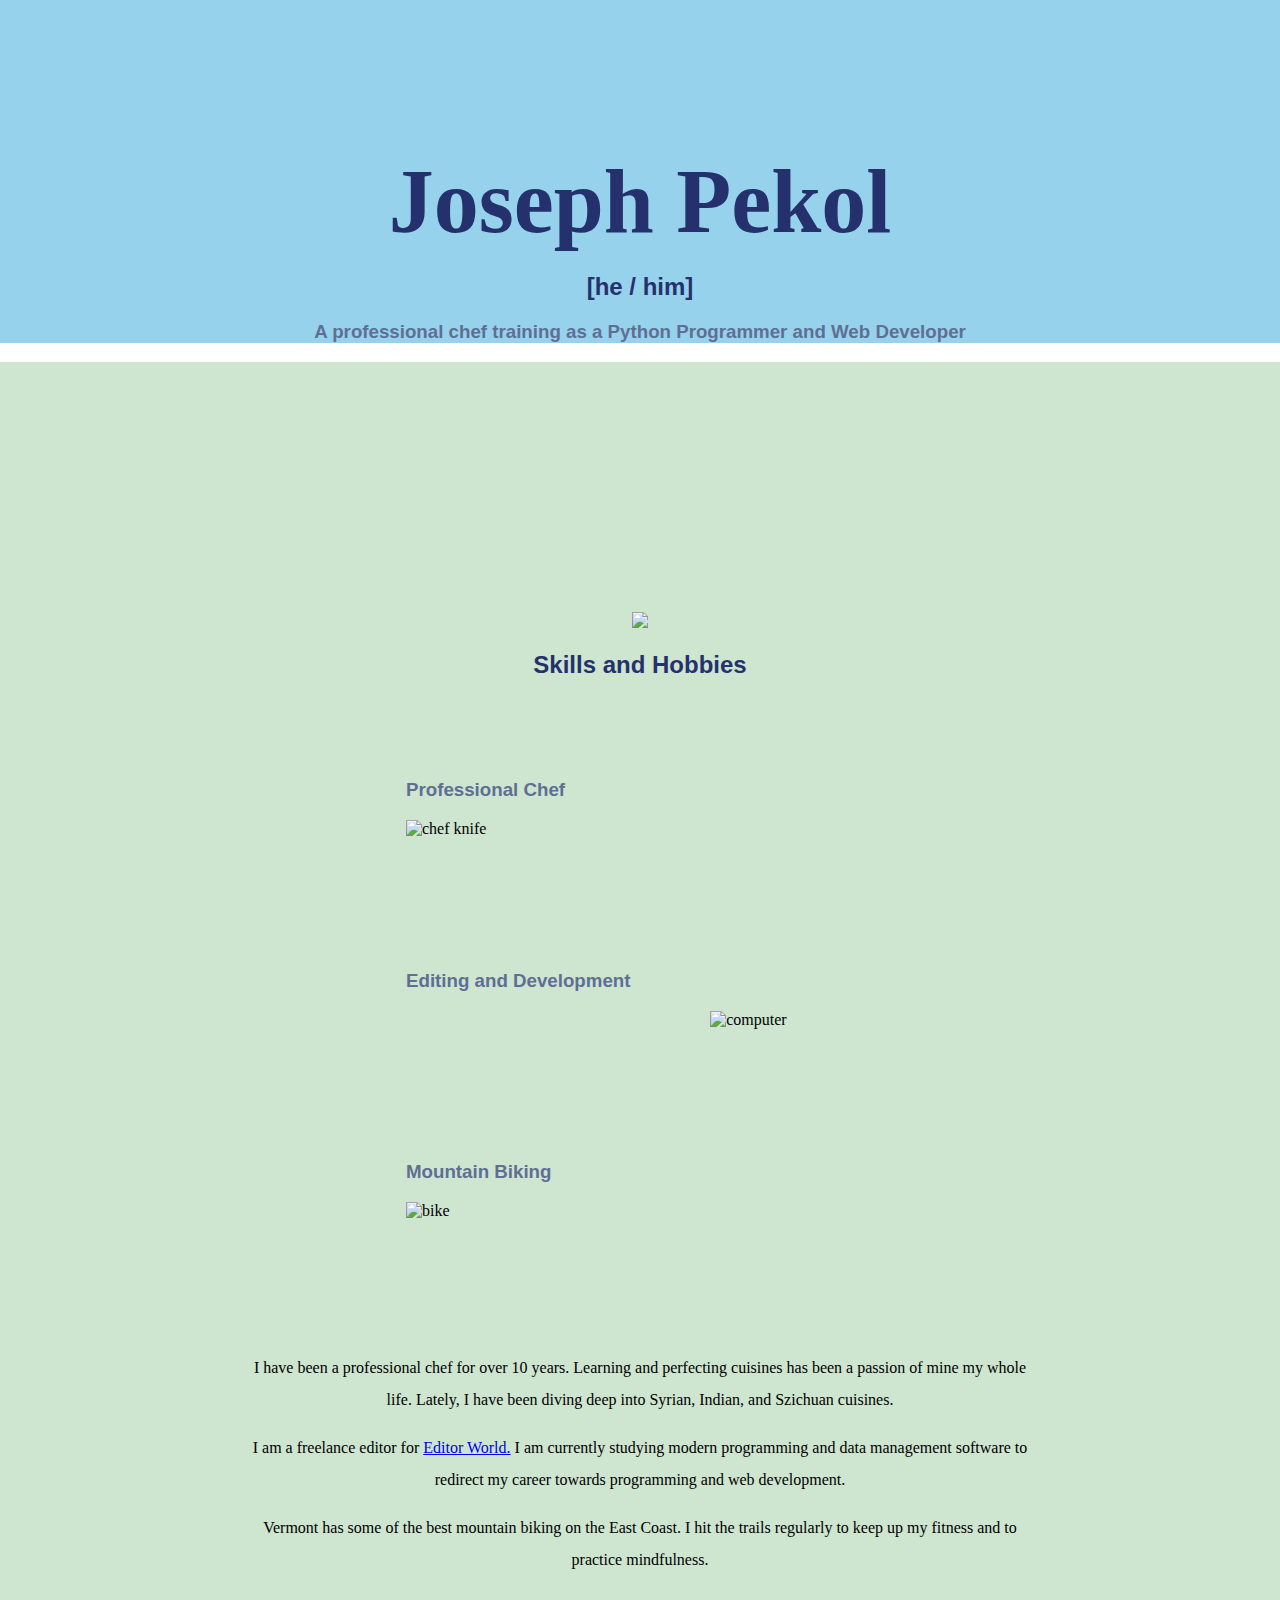
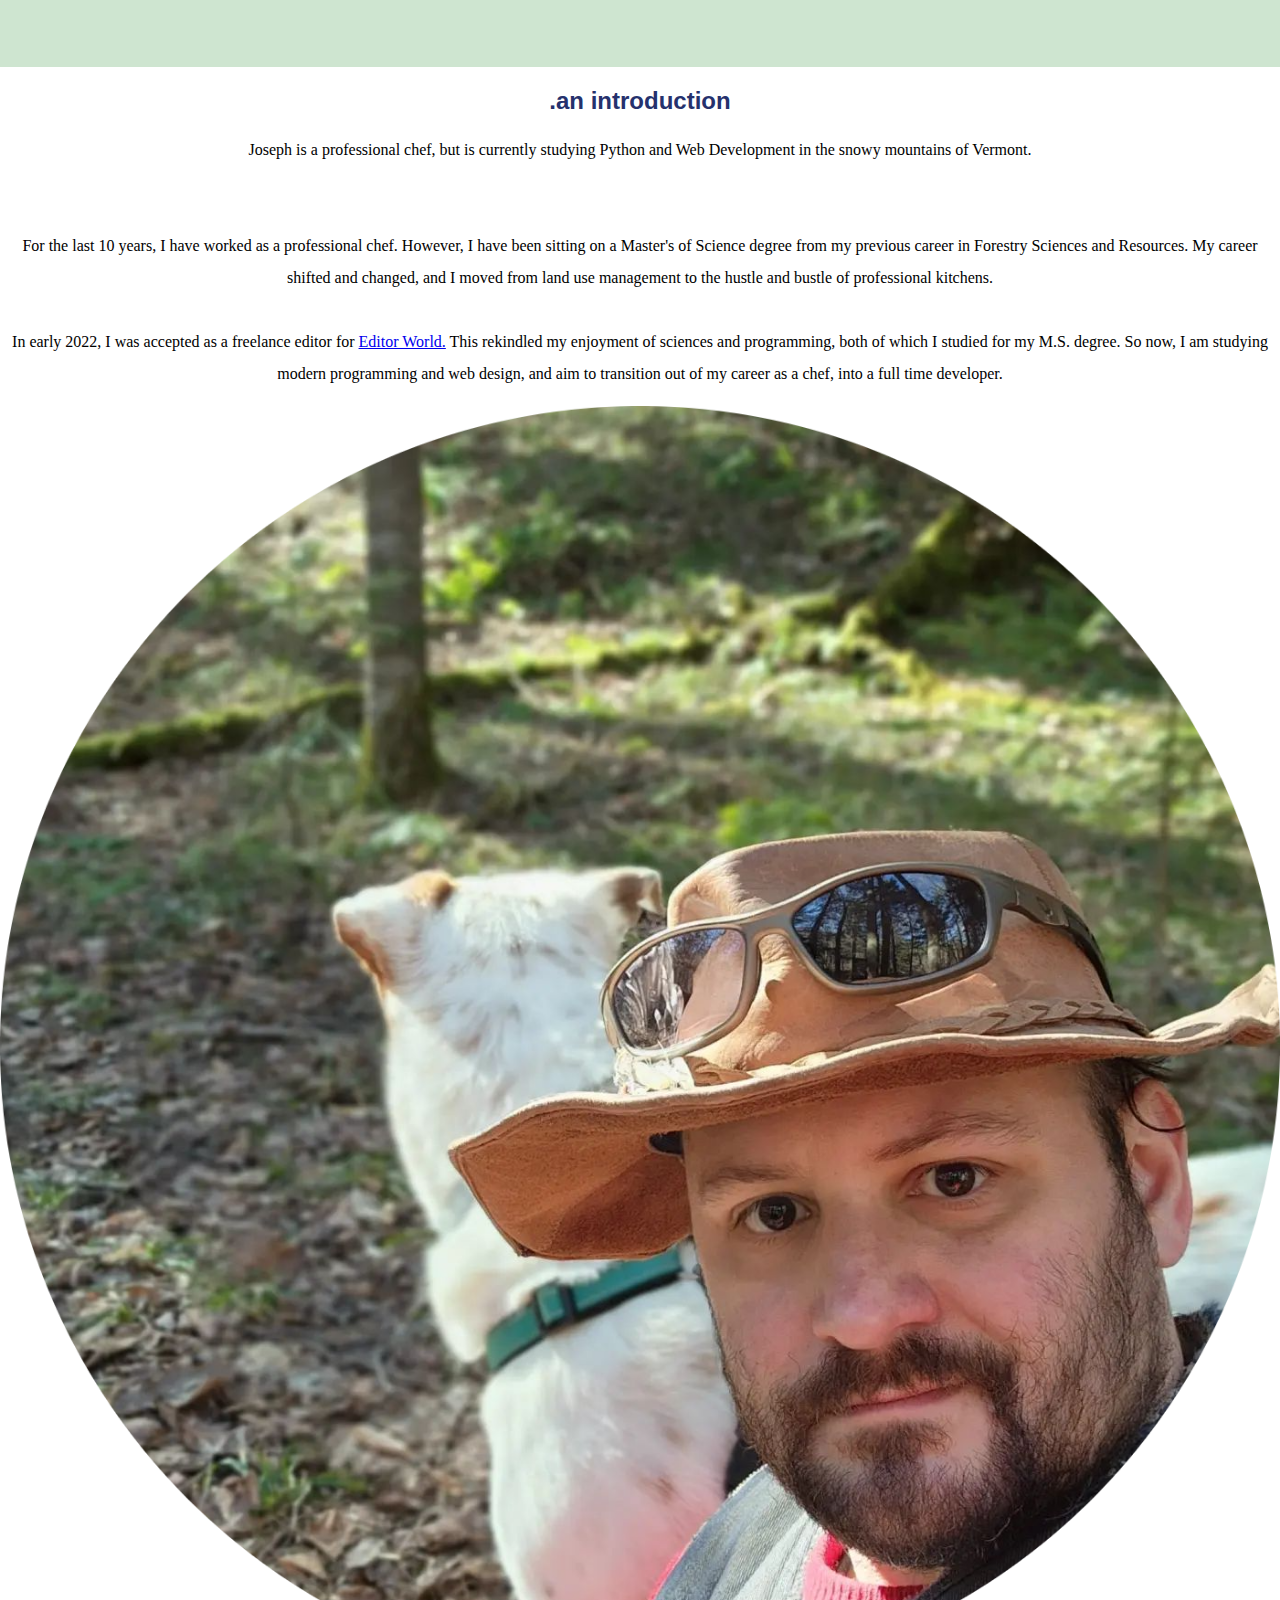
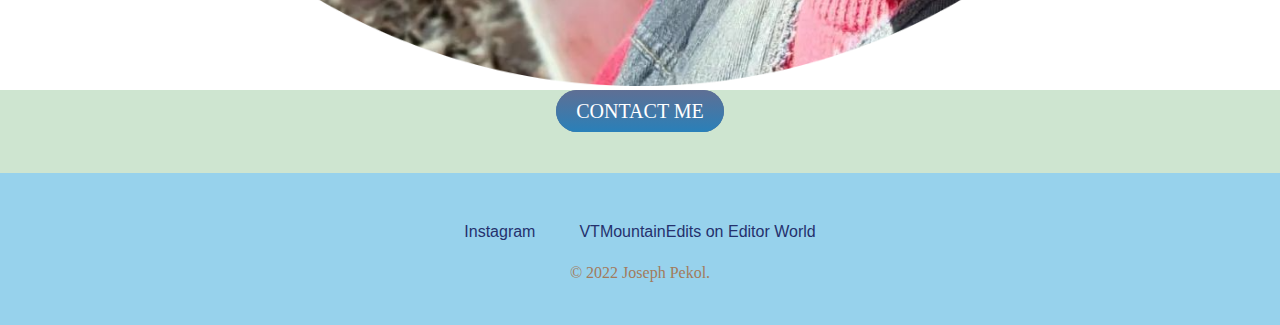
==== index.html @ 83a92cdd "Update to raven personal site" ====
<!DOCTYPE html>
<html lang="en">
  <head>
    <meta charset="UTF-8">
    <meta name="viewport" content="width=device-width, initial-scale=1.0">
    <meta http-equiv="X-UA-Compatible" content="ie=edge">
    <title>Joseph Pekol | Python Programming and Web Development</title>
    <link rel="stylesheet" href="css/styles.css">
    <link rel="icon" href="images/favicon.ico">
    <link rel="preconnect" href="https://fonts.googleapis.com">
    <link rel="preconnect" href="https://fonts.gstatic.com" crossorigin>
    <link href="https://fonts.googleapis.com/css2?family=Pirata+One&family=Poppins&display=swap" rel="stylesheet">
    <style>
        img {
            max-width: 100%;
        }
    </style>

  </head>
  <body>

  <div class="top-container">
    <div class="name-container">
      <div class="name-block">
        <h1 class="name"> <span>Joseph Pekol</span></h1>
        <h2 class="pronouns"> <span>[he / him]</span></h2>
        <h3 class="sub-namebox">  A professional chef training as a Python Programmer and Web Developer</h3>
      </div>
    </div>
  </div>

  <div class="middle-container">

    <div class="raven">
      <img class="raven-photo" src="images/transparent_raven.png">
    </div>

    <div class="skills-container">
      <h2 class="skills-header">Skills and Hobbies</h2>

        <div role="list" class="skill-list">
          <div role="listitem" class="skill-row">
            <h3 class="skill-title">Professional Chef</h3>
<!--            <img class="chef-img" src="https://cdn-icons-png.flaticon.com/512/2330/2330924.png" alt="dinner">-->
            <img class="chef-img" src="https://cdn-icons-png.flaticon.com/512/3241/3241676.png" alt="chef knife">
          </div>


          <div role="listitem" class="skill-row">
            <h3 class="skill-title">Editing and Development</h3>
            <img class="data-img" src="https://cdn-icons-png.flaticon.com/512/2821/2821637.png" alt="computer">
          </div>

          <div role="listitem" class="skill-row">
            <h3 class="skill-title">Mountain Biking</h3>
            <img class="bike-img" src="https://cdn-icons-png.flaticon.com/512/3180/3180254.png" alt="bike">
            </div>

          <div role="listitem" class="skill-description">
            <p class="skill-text">I have been a professional chef for over 10 years. Learning and perfecting cuisines has been
              a passion of mine my whole life. Lately, I have been diving deep into Syrian, Indian, and Szichuan cuisines. </p>
          </div>
          <div role="listitem" class="skill-description">
            <p class="skill-text">I am a freelance editor for <a href="https://www.editorworld.com/">Editor World.</a> I am currently studying modern programming and data management software to redirect my career towards programming
            and web development.
            </p>
          </div>
          <div role="listitem" class="skill-description">
            <p class="skill-text">Vermont has some of the best mountain biking on the East Coast. I hit the trails regularly to keep up my fitness and to practice mindfulness.</p>
          </div>
      </div>
    </div>

  </div>

      <div role="list" class="bio-container">
          <div role="listitem" class="bio-profile-title">
            <h2 class="bio-title">.an introduction</h2>
          </div>

          <div role="listitem" class="bio-box">
            <p class="bio-text">
              Joseph is a professional chef, but is currently studying Python and Web Development in the snowy mountains of Vermont.
              <br>
              <br>
              <br>
              For the last 10 years, I have worked as a professional chef. However, I have
            been sitting on a Master's of Science degree from my previous career in Forestry Sciences and Resources. My career shifted and changed,
            and I moved from land use management to the hustle and bustle of professional kitchens.
              <br>
              <br>
              In early 2022, I was accepted as a freelance editor for <a href="https://www.editorworld.com/">Editor World.</a> This rekindled my
              enjoyment of sciences and programming, both of which I studied for my M.S. degree. So now, I am studying modern programming and web design, and
              aim to transition out of my career as a chef, into a full time developer.
            </p>

          </div>

          <div role="listitem" class="photo-box">
            <img class="my-photo" src="images/profilephoto.png" alt="profile-photo">
          </div>

      </div>



  <div class="bottom-container">
        <div class="contact-me">
<!--        <h2>I can help.</h2>-->
<!--        <h3>I'm currently available for freelance work.</h3>-->
<!--        <p class="cont-message">I offer data cleaning and visualization, editing and proofreading of scientific and creative writing, or chatting about the latest bike tech.</p>-->
        <a class="btn" href="mailto:jrpedits85@gmail.com">CONTACT ME</a>
      </div>

  </div>

  <div class="footer">
    <a class="footer-link" href="https://www.instagram.com/vtpaganscientist/">Instagram</a>
    <a class="footer-link" href="https://www.editorworld.com/">VTMountainEdits on Editor World</a>
  <!--  <a class="footer-link" href="https://www.appbrewery.co/">Website</a>-->
    <p class="copyright">© 2022 Joseph Pekol.</p>
  </div>

  </body>
</html>
---- css/styles.css ----
body {
    margin: 0;
    text-align: center;
    font-family: TimesNewRoman,Times New Roman,Times,Baskerville,Georgia,serif;
    /* font-family: Lucida Sans Typewriter,Lucida Console,monaco,Bitstream Vera Sans Mono,monospace; */
    /* font-family: 'Merriweather', serif; */
}

h1 {
    color: #25316D;
    font-size: 5.625rem;
    margin: 50px auto 0 auto;
}

h2{
    color: #25316D;
    font-family: 'Montserrat', sans-serif;
    font-size: 1.5rem;
    font-weight: strong;
}

h3{
    color: #5F6F94;
    font-family: 'Montserrat', sans-serif;
}

p {
    line-height: 2;
    font-family: TimesNewRoman,Times New Roman,Times,Baskerville,Georgia,serif;
}

hr {
    border-color: #97D2EC;
    border-style: dotted none none;
    border-width: 5px;
    width: 8%;
    margin: 100px auto;
}





.img {
    border: solid;
    width: 400px;
}


.profile{
    width: 25%;
    margin: 0 auto 100px auto;
}

.skill-row{
    margin: 100px auto 100px auto;
    padding-bottom: 50px;
    text-align: left;
    width: 60%;
}

.skills{
    padding: 100px 0px 0px 0px;
}


.cont-message {
    width: 30%;
    margin: 0px auto 60px;
}

.top-container {
    background-color: #97D2EC;
    position: relative;
    padding-top: 100px;
}

.middle-container{
    padding: 250px 250px 75px 250px;
    background-color: #CEE5D0;
    margin-bottom: 50px 0;
}

.bottom-container{
    padding-top: 10px;
    padding-bottom: 50px;
    background-color: #CEE5D0;
}

.footer{
    background-color: #97D2EC;
    padding: 50px 0 20px;
}

.footer-link{
    color: #25316D;
    margin: 20px;
    font-family: 'Montserrat', sans-serif;
    text-decoration: none;
}
.footer-link:hover{
    color: #EAf6f6;
}

.copyright{
    color: #A27B5C;
}


.mountain {
    position: relative;
    top: 4px;
}

.pro {
    text-decoration: underline;
}

.bottom-cloud{
    position: absolute;
    left: 600px;
    bottom: 300px;
}

.top-cloud{
    position: absolute;
    right: 550px;
    top: 50px;
}


.chef-img {
    float: left;
    margin-right: 30px;
    width: 30%;
}

.data-img{
    float: right;
    margin-left: 30px;
    width: 35%;
}

.bike-img {
    float: left;
    margin-right: 30px;
    width: 35%;
}

.btn {
  background: #5F6F94;
  background-image: -webkit-linear-gradient(top, #5F6F94, #2980b9);
  background-image: -moz-linear-gradient(top, #5F6F94, #2980b9);
  background-image: -ms-linear-gradient(top, #5F6F94, #2980b9);
  background-image: -o-linear-gradient(top, #5F6F94, #2980b9);
  background-image: linear-gradient(to bottom, #5F6F94, #2980b9);
  -webkit-border-radius: 28;
  -moz-border-radius: 28;
  border-radius: 28px;
  font-family: TimesNewRoman,Times New Roman,Times,Baskerville,Georgia,serif;
  color: #ffffff;
  font-size: 20px;
  padding: 10px 20px 10px 20px;
  text-decoration: none;
}

.btn:hover {
  background: #3cb0fd;
  background-image: -webkit-linear-gradient(top, #3cb0fd, #3498db);
  background-image: -moz-linear-gradient(top, #3cb0fd, #3498db);
  background-image: -ms-linear-gradient(top, #3cb0fd, #3498db);
  background-image: -o-linear-gradient(top, #3cb0fd, #3498db);
  background-image: linear-gradient(to bottom, #3cb0fd, #3498db);
  text-decoration: none;
}
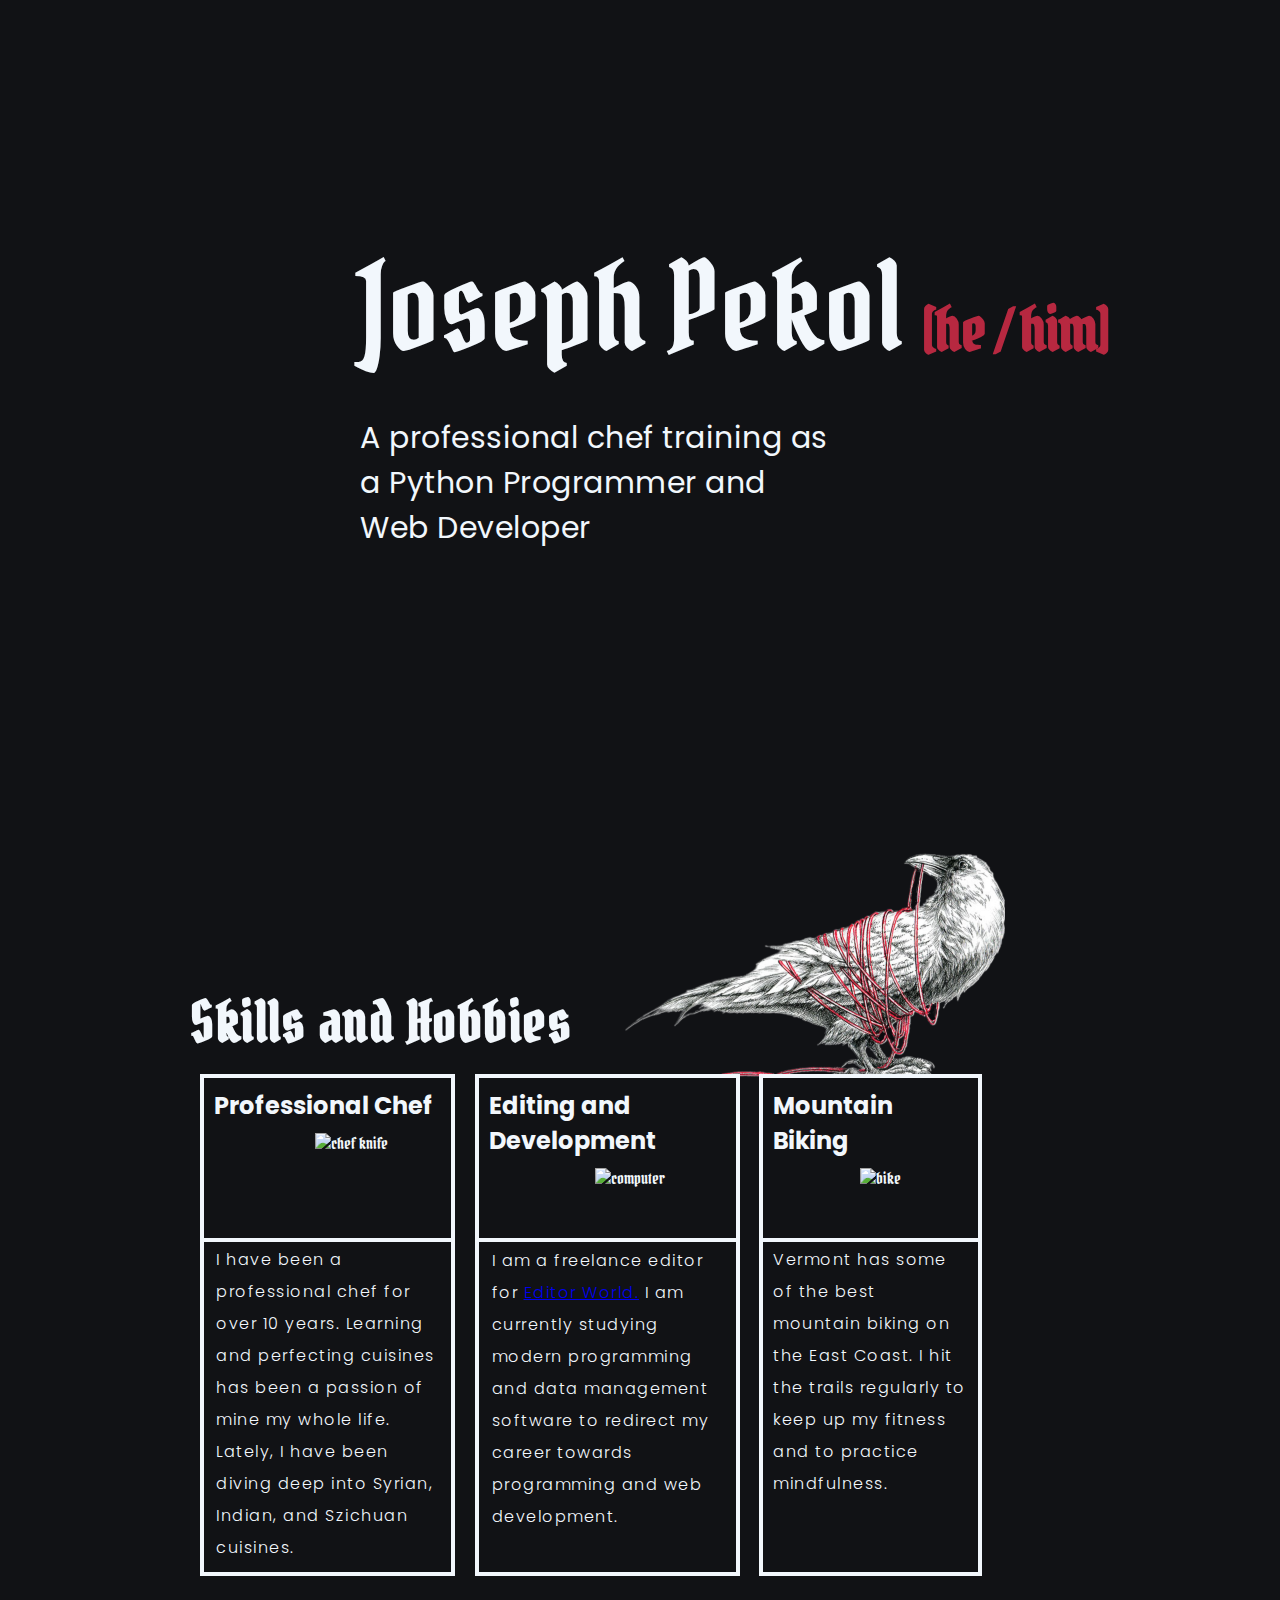
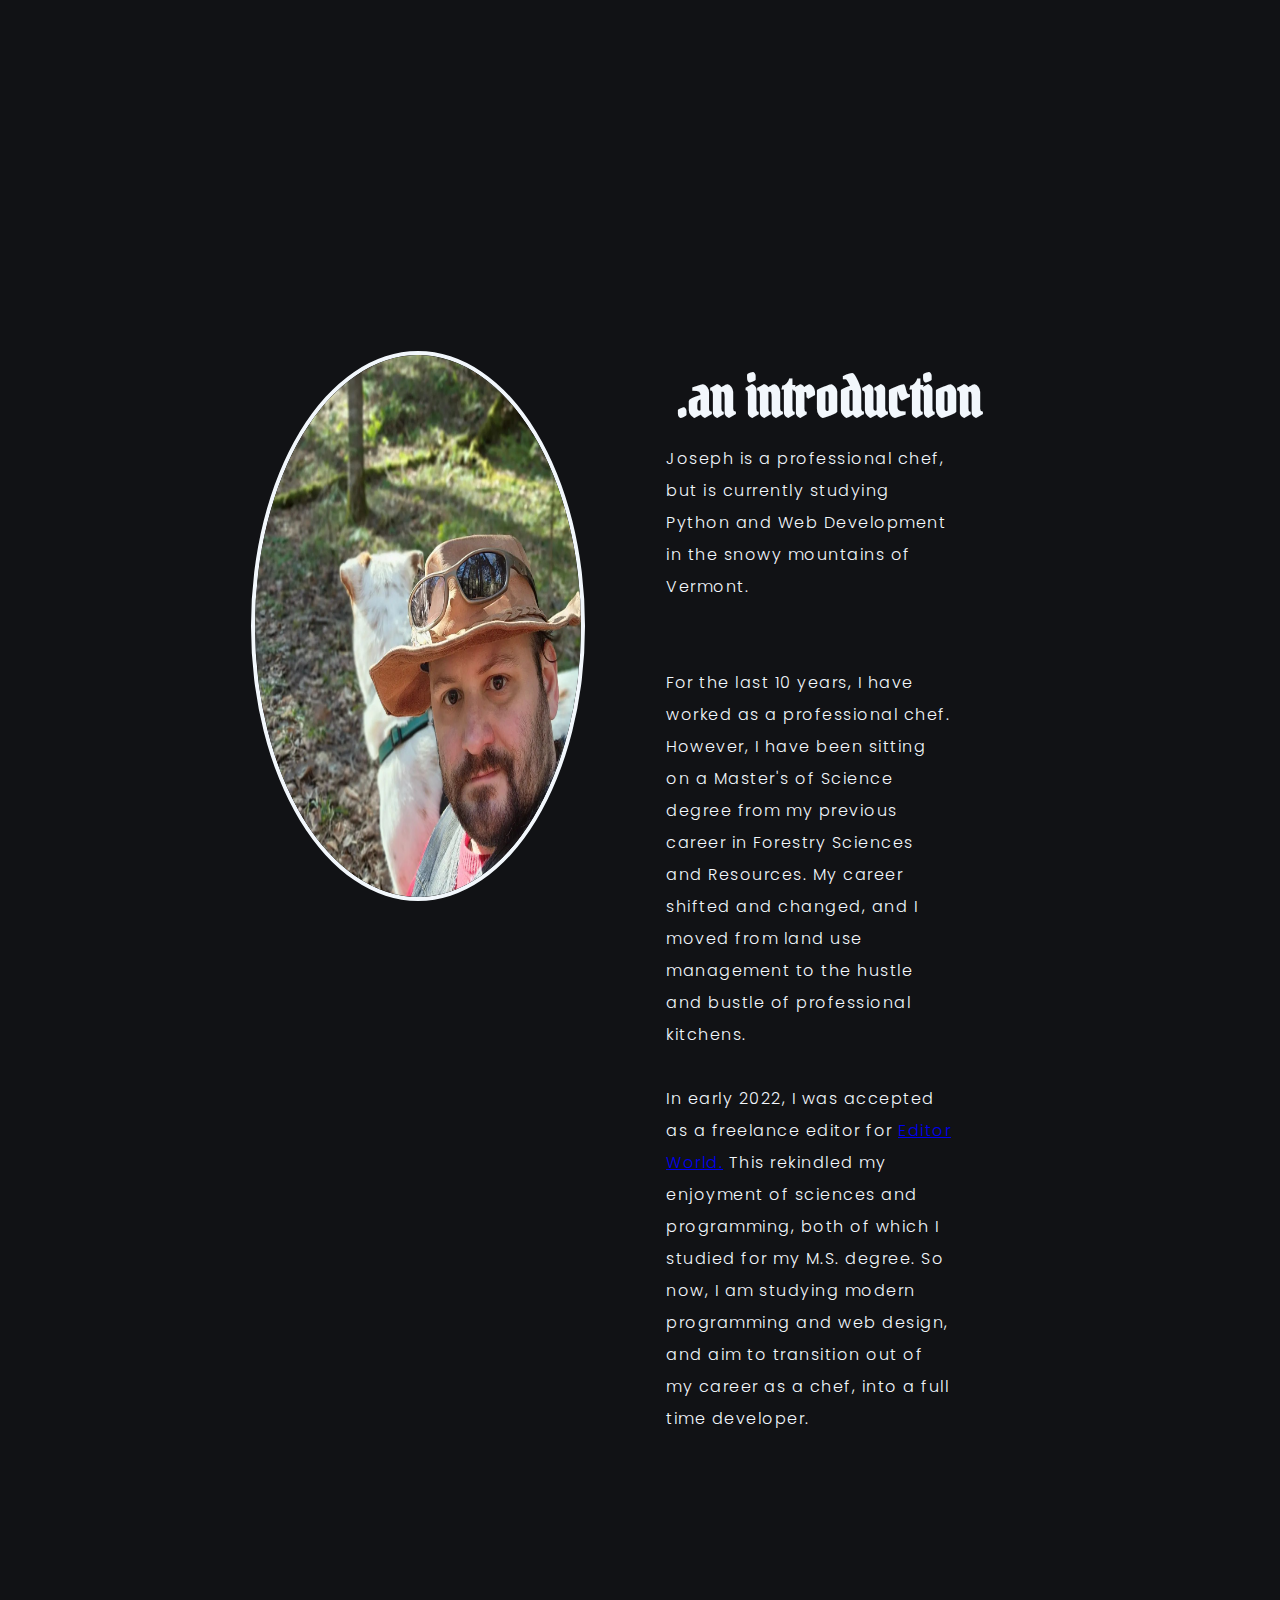
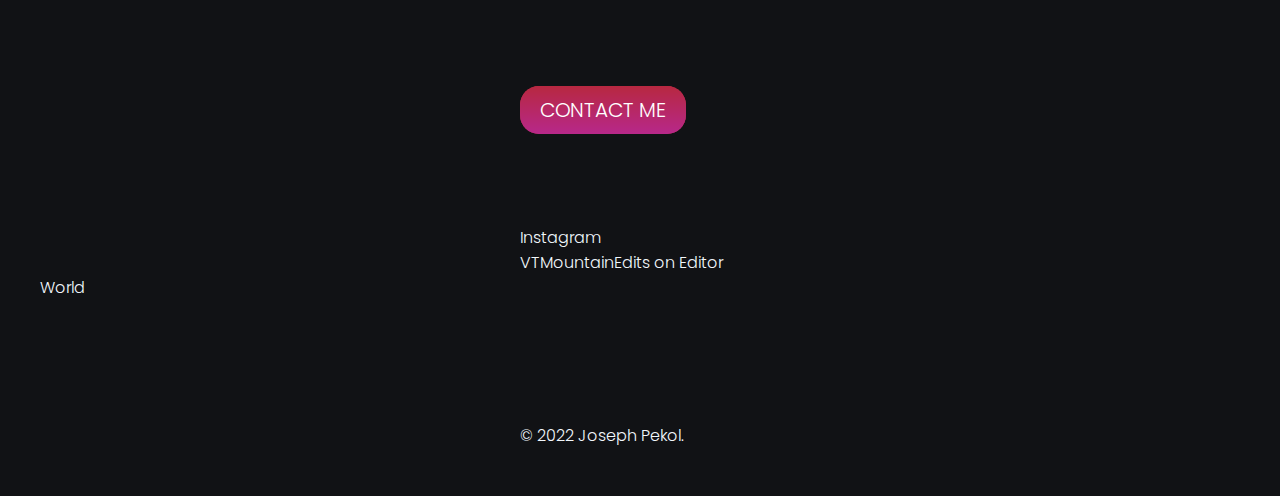
==== commit bda575dc: "Update index.html" ====
--- a/index.html
+++ b/index.html
@@ -5,7 +5,7 @@
     <meta name="viewport" content="width=device-width, initial-scale=1.0">
     <meta http-equiv="X-UA-Compatible" content="ie=edge">
     <title>Joseph Pekol | Python Programming and Web Development</title>
-    <link rel="stylesheet" href="css/styles.css">
+    <link rel="stylesheet" href="/css/styles.css">
     <link rel="icon" href="images/favicon.ico">
     <link rel="preconnect" href="https://fonts.googleapis.com">
     <link rel="preconnect" href="https://fonts.gstatic.com" crossorigin>
--- a/css/styles.css
+++ b/css/styles.css
@@ -1,28 +1,30 @@
+
 
 body {
-    margin: 0;
-    text-align: center;
-    font-family: TimesNewRoman,Times New Roman,Times,Baskerville,Georgia,serif;
-    /* font-family: Lucida Sans Typewriter,Lucida Console,monaco,Bitstream Vera Sans Mono,monospace; */
-    /* font-family: 'Merriweather', serif; */
-}
-
-h1 {
-    color: #25316D;
-    font-size: 5.625rem;
-    margin: 50px auto 0 auto;
-}
+    margin-right: 40px;
+    margin-left: 40px;
+    background-color: #111215;
+    outline-color: #f2f7fc;
+    outline-offset: 0px;
+    outline-style: none;
+    outline-width: 3px;
+    color: #f2f7fc;
+    width: auto;
+    height: auto;
+    font-family: 'Pirata One', sans-serif;
+    z-index: -3;
+    font-weight: 300;
+}
+
 
 h2{
-    color: #25316D;
-    font-family: 'Montserrat', sans-serif;
-    font-size: 1.5rem;
-    font-weight: strong;
+    color: #f2f7fc;
+    font-family: 'Pirata One', sans-serif;
 }
 
 h3{
-    color: #5F6F94;
-    font-family: 'Montserrat', sans-serif;
+    color: #f2f7fc;
+    font-family: 'Poppins', sans-serif;
 }
 
 p {
@@ -41,10 +43,11 @@
 
 
 
-
 .img {
     border: solid;
-    width: 400px;
+    width: 100%;
+    display: inline-block;
+    vertical-align: middle;
 }
 
 
@@ -53,16 +56,6 @@
     margin: 0 auto 100px auto;
 }
 
-.skill-row{
-    margin: 100px auto 100px auto;
-    padding-bottom: 50px;
-    text-align: left;
-    width: 60%;
-}
-
-.skills{
-    padding: 100px 0px 0px 0px;
-}
 
 
 .cont-message {
@@ -70,107 +63,291 @@
     margin: 0px auto 60px;
 }
 
+
+
+
+
+
 .top-container {
-    background-color: #97D2EC;
+    background-color: #111215;
     position: relative;
     padding-top: 100px;
 }
 
+.name-container{
+    position: relative;
+    align: center;
+    margin-top: 10%;
+    margin-left: 25%;
+    width: 100%;
+    height: auto;
+}
+
+.name-box{
+    display: flex;
+    align-items: flex-start;
+    margin-top: 50px;
+    margin-bottom: -2px;
+    margin-left: 200px;
+    padding-bottom: 0px;
+    padding-left: 50px;
+}
+
+.name{
+    color: #f2f7fc;
+    font-size: 7.625rem;
+    margin: 0 auto 0 auto;
+    font-weight: 400;
+    margin-bottom: 20px;
+    margin-left: 20px;
+    align-self: flex-end;
+    flex: 0 auto;
+    display: inline
+}
+
+.pronouns {
+    color: #b72840;
+    font-size: 60px;
+    line_height: 120px;
+    font_weight: 400;
+    margin: 0;
+    align-self: flex-end;
+    margin-bottom: 11px;
+    margin-left: 16px;
+    display: inline;
+}
+
+.sub-namebox{
+    color: #f2f7fc;
+    font-family: 'Poppins', sans-serif;
+    margin-left: 20px;
+    line-height: 1.5;
+    font-weight: 400;
+    letter-spacing: 0.5px;
+    font-size: 30px;
+    width: 40%;
+}
+
+
+
+
 .middle-container{
-    padding: 250px 250px 75px 250px;
-    background-color: #CEE5D0;
-    margin-bottom: 50px 0;
-}
+    padding: 250px 50px 75px 50px;
+    background-color: #111215;
+    margin-bottom: 50px;
+    margin-left: 100px;
+}
+
+.raven{
+    position: relative;
+    top: auto;
+    display: flex;
+    margin-right: auto;
+    margin-bottom: -144px;
+    margin-left: auto;
+    padding-left: 0px;
+    justify-content: flex-end;
+    width: 65%;
+}
+
+.raven-photo{
+    position: relative;
+    height: 300px;
+}
+
+.skills-header{
+    color: #f2f7fc;
+    margin: 0;
+    font-family: 'Pirata One', sans-serif;
+    font-size: 350%;
+    letter-spacing: 1.5px;
+}
+
+.skill-list {
+    display: grid;
+    grid-template-columns: auto auto auto;
+}
+
+.skills-container{
+    position: relative;
+    background-color: transparent;
+    display: grid;
+    grid-auto-columns: 1fr;
+    grid-column-gap: 16px;
+    grid-row-gap: 16px;
+    grid-template-rows: auto;
+    z-index: 1;
+    width: 80%;
+}
+
+.skill-row{
+    margin: 0 auto 0 auto;
+    background-color: #111215;
+    border-color: #f2f7fc;
+    padding-bottom: 50px;
+    text-align: left;
+    border-style: solid;
+    width: 90%;
+    border-width: 4px;
+}
+
+.skill-title{
+    background-color: #111215;
+    margin: 10px;
+    font-size: 150%;
+    display: block;
+}
+
+.skill-description {
+    background-color: #111215;
+    margin: 0 auto 0 auto;
+    text-align: left;
+    border-style: solid;
+    border-width: 0px 4px 4px 4px;
+    width: 90%;
+}
+
+.skill-text {
+    color: #f2f7fc;
+    margin: 0;
+    font-family: 'Poppins', sans-serif;
+    letter-spacing: 1.5px;
+    margin: 1% 5% 3%;
+    align: left;
+}
+
+.chef-img {
+    position: static;
+    float: right;
+    width: 50%;
+    margin-right: 5%;
+}
+
+.bike-img {
+    position: static;
+    float: right;
+    margin-right: 5%;
+    width: 50%;
+}
+
+
+.data-img{
+    position: static;
+    float: right;
+    margin-right: 5%;
+    width: 50%;
+}
+
+
+
+
+.bio-container {
+    display: grid;
+    grid-template-columns: auto auto;
+    padding: 250px 0px;
+    margin-left: 25%;
+}
+
+
+.bio-profile-title {
+    grid-column: 2;
+    grid-row: 1;
+}
+
+.bio-box {
+    grid-column: 2;
+    grid-row: 2;
+}
+
+.photo-box {
+    grid-column: 1;
+    grid-row: 1 / 3;
+    position: relative;
+    display: flex;
+    justify-content: flex-end;
+}
+
+.bio-title {
+    background-color: #111215;
+    margin: 10px;
+    font-size: 350%;
+}
+
+
+.bio-text {
+    color: #f2f7fc;
+    margin: 0;
+    font-family: 'Poppins', sans-serif;
+    letter-spacing: 1.5px;
+    width: 50%;
+}
+
+.my-photo {
+    margin-right: 25%;
+    width: auto;
+    height: 50%;
+    border-color: #f2f7fc;
+    border-style: solid;
+    border-width: 4px;
+    border-radius: 50%;
+}
+
+
 
 .bottom-container{
     padding-top: 10px;
     padding-bottom: 50px;
-    background-color: #CEE5D0;
+    background-color: #111215;
 }
 
 .footer{
-    background-color: #97D2EC;
+    background-color: #111215;
     padding: 50px 0 20px;
 }
 
 .footer-link{
-    color: #25316D;
-    margin: 20px;
-    font-family: 'Montserrat', sans-serif;
+    color: #f2f7fc;
+    margin: 40%;
+    font-family: 'Poppins', sans-serif;
     text-decoration: none;
 }
 .footer-link:hover{
-    color: #EAf6f6;
+    color: #b72840;
 }
 
 .copyright{
-    color: #A27B5C;
-}
-
-
-.mountain {
-    position: relative;
-    top: 4px;
-}
-
-.pro {
-    text-decoration: underline;
-}
-
-.bottom-cloud{
-    position: absolute;
-    left: 600px;
-    bottom: 300px;
-}
-
-.top-cloud{
-    position: absolute;
-    right: 550px;
-    top: 50px;
-}
-
-
-.chef-img {
-    float: left;
-    margin-right: 30px;
-    width: 30%;
-}
-
-.data-img{
-    float: right;
-    margin-left: 30px;
-    width: 35%;
-}
-
-.bike-img {
-    float: left;
-    margin-right: 30px;
-    width: 35%;
-}
+    color: #f2f7fc;
+    font-family: 'Poppins', sans-serif;
+    margin-left: 40%;
+    margin-top: 10%
+}
+
+
 
 .btn {
-  background: #5F6F94;
-  background-image: -webkit-linear-gradient(top, #5F6F94, #2980b9);
-  background-image: -moz-linear-gradient(top, #5F6F94, #2980b9);
-  background-image: -ms-linear-gradient(top, #5F6F94, #2980b9);
-  background-image: -o-linear-gradient(top, #5F6F94, #2980b9);
-  background-image: linear-gradient(to bottom, #5F6F94, #2980b9);
-  -webkit-border-radius: 28;
-  -moz-border-radius: 28;
-  border-radius: 28px;
-  font-family: TimesNewRoman,Times New Roman,Times,Baskerville,Georgia,serif;
+  background: #b72840;
+  background-image: -webkit-linear-gradient(top, #b72840, #b7288a);
+  background-image: -moz-linear-gradient(top, #b72840, #b7288a);
+  background-image: -ms-linear-gradient(top, #b72840, #b7288a);
+  background-image: -o-linear-gradient(top, #b72840, #b7288a);
+  background-image: linear-gradient(to bottom, #b72840, #b7288a);
+  -webkit-border-radius: 19;
+  -moz-border-radius: 19;
+  border-radius: 19px;
+  font-family: 'Poppins', sans-serif;
   color: #ffffff;
   font-size: 20px;
   padding: 10px 20px 10px 20px;
   text-decoration: none;
+  margin-left: 40%;
 }
 
 .btn:hover {
-  background: #3cb0fd;
-  background-image: -webkit-linear-gradient(top, #3cb0fd, #3498db);
-  background-image: -moz-linear-gradient(top, #3cb0fd, #3498db);
-  background-image: -ms-linear-gradient(top, #3cb0fd, #3498db);
-  background-image: -o-linear-gradient(top, #3cb0fd, #3498db);
-  background-image: linear-gradient(to bottom, #3cb0fd, #3498db);
+  background: #8b9626;
+  background-image: -webkit-linear-gradient(top, #8b9626, #b72840);
+  background-image: -moz-linear-gradient(top, #8b9626, #b72840);
+  background-image: -ms-linear-gradient(top, #8b9626, #b72840);
+  background-image: -o-linear-gradient(top, #8b9626, #b72840);
+  background-image: linear-gradient(to bottom, #8b9626, #b72840);
   text-decoration: none;
 }
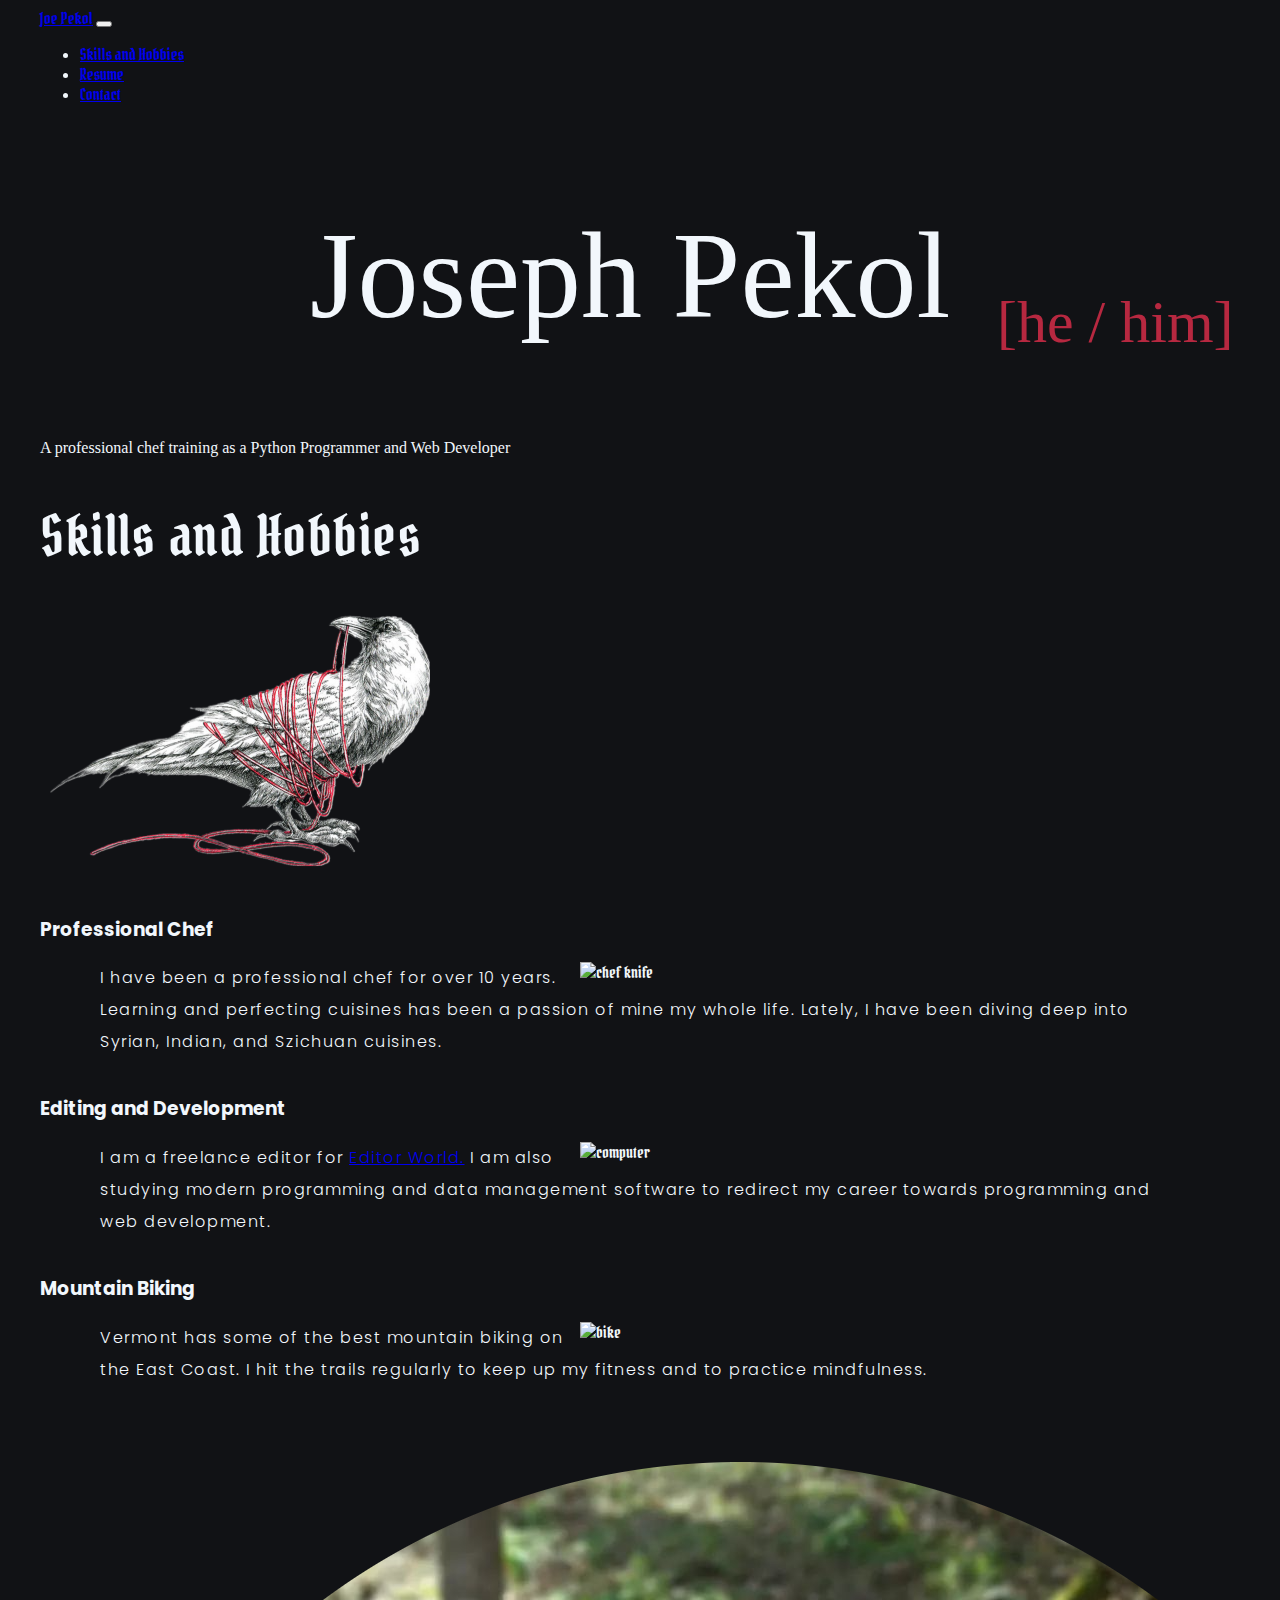
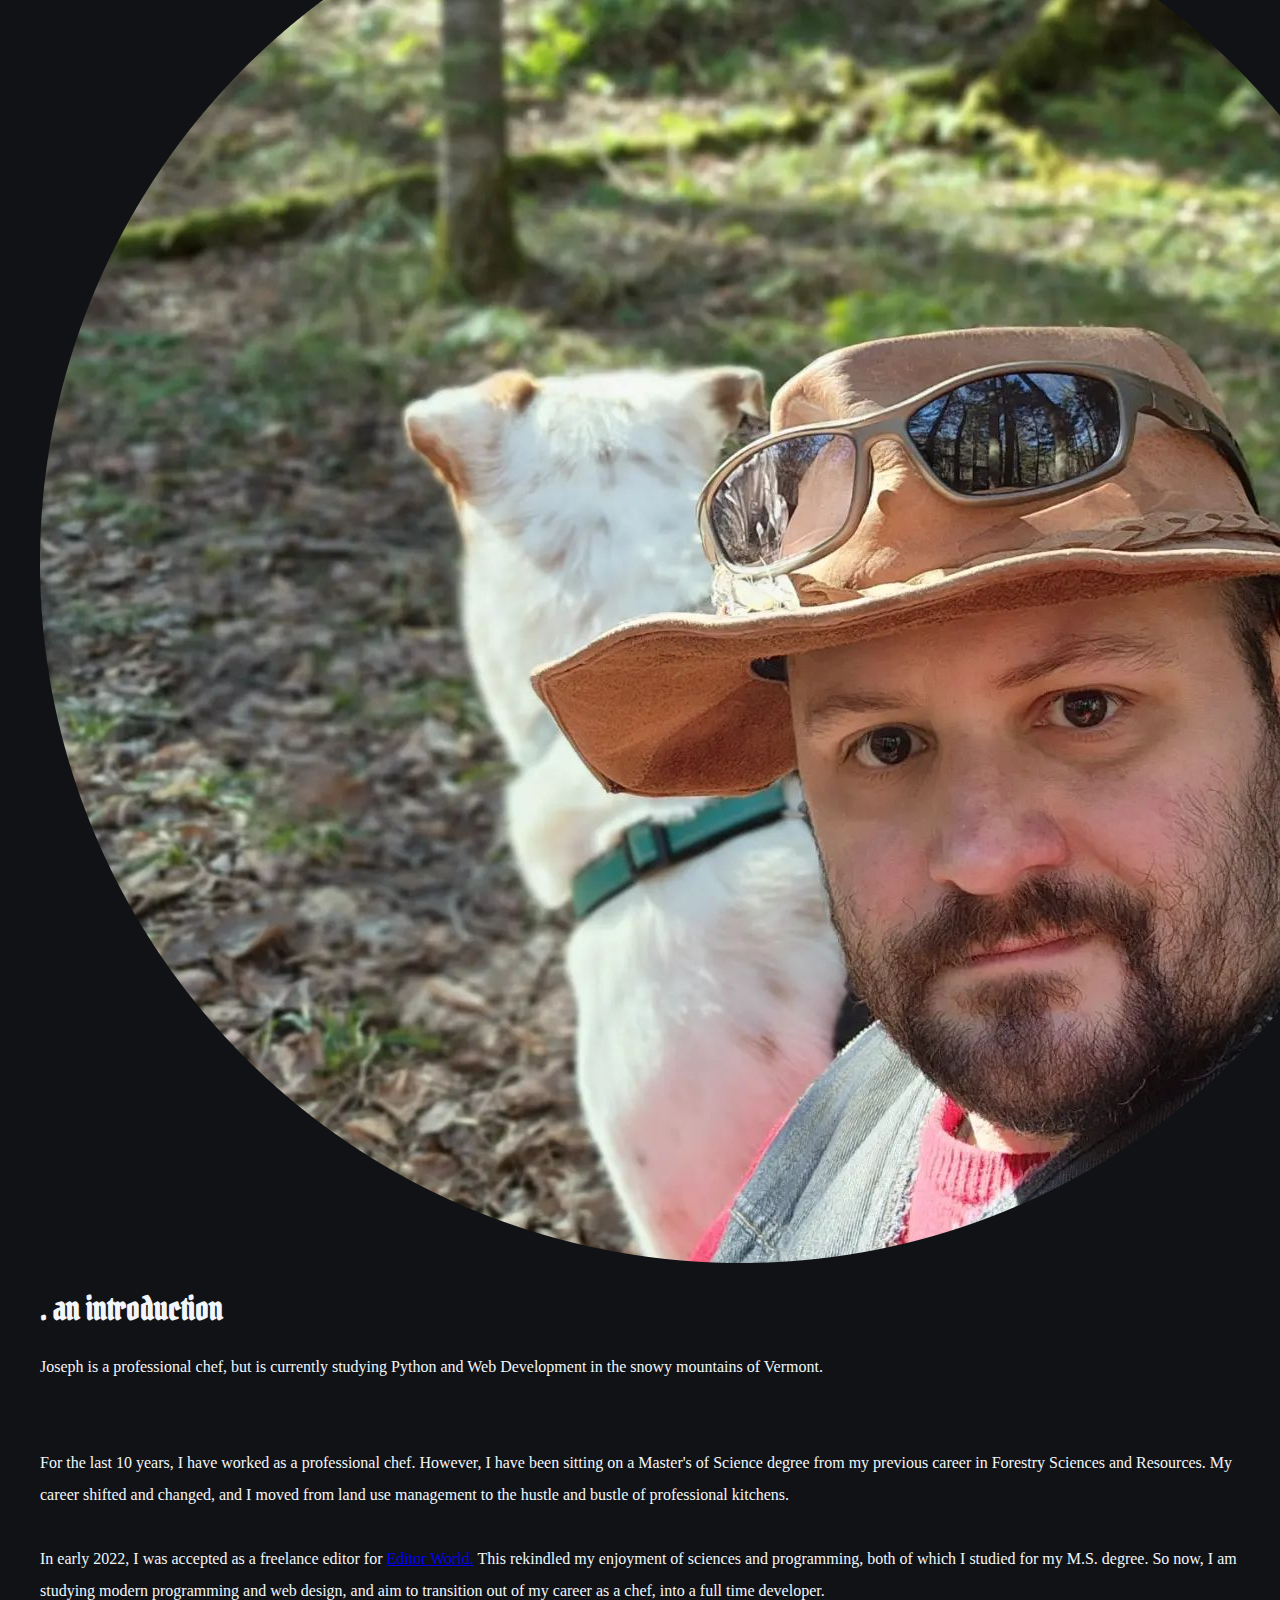
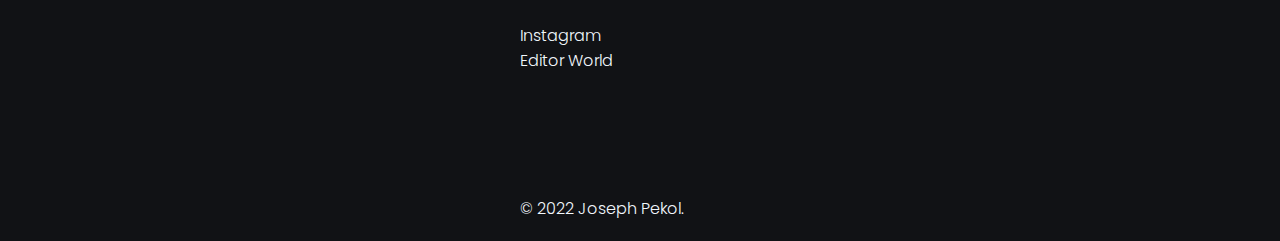
==== commit c75762c2: "Version 3 with Bootstrap" ====
--- a/index.html
+++ b/index.html
@@ -1,85 +1,122 @@
 <!DOCTYPE html>
 <html lang="en">
-  <head>
-    <meta charset="UTF-8">
-    <meta name="viewport" content="width=device-width, initial-scale=1.0">
-    <meta http-equiv="X-UA-Compatible" content="ie=edge">
-    <title>Joseph Pekol | Python Programming and Web Development</title>
-    <link rel="stylesheet" href="/css/styles.css">
-    <link rel="icon" href="images/favicon.ico">
-    <link rel="preconnect" href="https://fonts.googleapis.com">
-    <link rel="preconnect" href="https://fonts.gstatic.com" crossorigin>
-    <link href="https://fonts.googleapis.com/css2?family=Pirata+One&family=Poppins&display=swap" rel="stylesheet">
-    <style>
-        img {
-            max-width: 100%;
-        }
-    </style>
+<head>
+  <meta charset="utf-8">
+  <meta name="viewport" content="width=device-width, initial-scale=1">
+  <title>Joseph Pekol | Python Programming and Web Development</title>
 
-  </head>
-  <body>
+  <!-- Link for the Bootstrap CSS link -->
+  <link href="https://cdn.jsdelivr.net/npm/bootstrap@5.2.2/dist/css/bootstrap.min.css" rel="stylesheet" integrity="sha384-Zenh87qX5JnK2Jl0vWa8Ck2rdkQ2Bzep5IDxbcnCeuOxjzrPF/et3URy9Bv1WTRi" crossorigin="anonymous">
 
-  <div class="top-container">
-    <div class="name-container">
-      <div class="name-block">
-        <h1 class="name"> <span>Joseph Pekol</span></h1>
-        <h2 class="pronouns"> <span>[he / him]</span></h2>
-        <h3 class="sub-namebox">  A professional chef training as a Python Programmer and Web Developer</h3>
+  <!-- Link for FontAwesome library -->
+  <script src="https://kit.fontawesome.com/255828454a.js" crossorigin="anonymous"></script>
+
+  <!-- Optional Javascript called Popper.js and jQuery -->
+  <!-- For things like dropdowns, popovers, tooltips, etc on your webstie -->
+  <script src="https://cdn.jsdelivr.net/npm/@popperjs/core@2.11.6/dist/umd/popper.min.js" integrity="sha384-oBqDVmMz9ATKxIep9tiCxS/Z9fNfEXiDAYTujMAeBAsjFuCZSmKbSSUnQlmh/jp3" crossorigin="anonymous"></script>
+  <script src="https://cdn.jsdelivr.net/npm/bootstrap@5.2.2/dist/js/bootstrap.min.js" integrity="sha384-IDwe1+LCz02ROU9k972gdyvl+AESN10+x7tBKgc9I5HFtuNz0wWnPclzo6p9vxnk" crossorigin="anonymous"></script>
+
+<!--  Google Fonts import -->
+  <link rel="icon" href="images/favicon.ico">
+  <link rel="preconnect" href="https://fonts.googleapis.com">
+  <link rel="preconnect" href="https://fonts.gstatic.com" crossorigin>
+  <link href="https://fonts.googleapis.com/css2?family=Pirata+One&family=Poppins&display=swap" rel="stylesheet">
+  <link rel="stylesheet" href="css/styles.css">
+
+</head>
+<body>
+
+<section class="full-section" id="title">
+<div class="container-fluid">
+    <!-- Nav Bar -->
+  <nav class="navbar navbar-expand-lg">
+      <a class="navbar-brand" href="#">Joe Pekol</a>
+      <button class="navbar-toggler custom-toggler" type="button" data-bs-toggle="collapse" data-bs-target="#navbarSupportedContent" aria-controls="navbarSupportedContent" aria-expanded="false" aria-label="Toggle navigation">
+        <span class="navbar-toggler-icon"></span>
+      </button>
+      <div class="collapse navbar-collapse" id="navbarSupportedContent">
+        <ul class="navbar-nav ms-auto">
+          <li class="nav-item">
+            <a class="nav-link" aria-current="page" href="#">Skills and Hobbies</a>
+          </li>
+          <li class="nav-item">
+            <a class="nav-link" href="#">Resume</a>
+          </li>
+          <li class="nav-item">
+            <a class="nav-link" href="#">Contact</a>
+          </li>
+        </ul>
       </div>
+  </nav>
+</div>
+
+<!--    TITLE SECTION   -->
+<div class="container text-start title-container">
+    <div class="row">
+        <div class="col-lg-8 name-box"><p class="name">Joseph Pekol <sub class="pronouns">[he / him]</sub></p></div>
     </div>
-  </div>
+    <div class="row">
+        <div class="col-lg-8 name-blurb-box"><p class="name-blurb">  A professional chef training as a Python Programmer and Web Developer</p></div>
+    </div>
+</div>
 
-  <div class="middle-container">
-
-    <div class="raven">
-      <img class="raven-photo" src="images/transparent_raven.png">
-    </div>
-
-    <div class="skills-container">
-      <h2 class="skills-header">Skills and Hobbies</h2>
-
-        <div role="list" class="skill-list">
-          <div role="listitem" class="skill-row">
-            <h3 class="skill-title">Professional Chef</h3>
-<!--            <img class="chef-img" src="https://cdn-icons-png.flaticon.com/512/2330/2330924.png" alt="dinner">-->
-            <img class="chef-img" src="https://cdn-icons-png.flaticon.com/512/3241/3241676.png" alt="chef knife">
-          </div>
+</section>
 
 
-          <div role="listitem" class="skill-row">
-            <h3 class="skill-title">Editing and Development</h3>
-            <img class="data-img" src="https://cdn-icons-png.flaticon.com/512/2821/2821637.png" alt="computer">
-          </div>
+<!-- SKILLS AND HOBBIES SECTIONS-->
+<section class="full-section" id="skills-and-hobbies">
+    <div class="container text-start title-container">
+        <div class="row">
+            <div class="col-lg-5 align-text-bottom">
+                <p class="align-text-bottom skills-header">Skills and Hobbies</p>
+            </div>
+            <div class=" raven-container col-lg-7">
+                <img class="raven-photo" src="images/transparent_raven.png" alt="raven-and-thread">
+            </div>
+        </div>
 
-          <div role="listitem" class="skill-row">
-            <h3 class="skill-title">Mountain Biking</h3>
-            <img class="bike-img" src="https://cdn-icons-png.flaticon.com/512/3180/3180254.png" alt="bike">
+        <div class="row skills-row">
+            <div class="col-lg-4 feature-box">
+                <div class="skills-box hvr-border-fade">
+                    <h3 class="feature-head skill-head">Professional Chef</h3>
+                    <img class="skill-img chef-img" src="https://cdn-icons-png.flaticon.com/512/3241/3241676.png" alt="chef knife">
+                    <p class="skill-text">I have been a professional chef for over 10 years. Learning and perfecting cuisines has been
+              a passion of mine my whole life. Lately, I have been diving deep into Syrian, Indian, and Szichuan cuisines. </p>
+                </div>
             </div>
+            <div class="col-lg-4 feature-box">
+                <div class="skills-box hvr-border-fade">
+                    <h3 class="feature-head skill-head">Editing and Development</h3>
+                    <img class="skill-img data-img" src="https://cdn-icons-png.flaticon.com/512/2821/2821637.png" alt="computer">
+                    <p class="skill-text">I am a freelance editor for <a href="https://www.editorworld.com/editors/review/5123">Editor World.</a>
+                    I am also studying modern programming and data management software to redirect my career towards programming and web development.
+                        <br>
+                </p>
+                </div>
+            </div>
+            <div class="col-lg-4 feature-box">
+                <div class="skills-box hvr-border-fade">
+                    <h3 class="feature-head skill-head">Mountain Biking</h3>
+                    <img class="skill-img bike-img" src="https://cdn-icons-png.flaticon.com/512/3180/3180254.png" alt="bike">
+                    <p class="skill-text">Vermont has some of the best mountain biking on the East Coast. I hit the trails regularly to keep up my fitness and to practice mindfulness.</p>
+                    <br>
+                    <br>
+                </div>
+            </div>
+        </div>
+    </div>
+</section>
 
-          <div role="listitem" class="skill-description">
-            <p class="skill-text">I have been a professional chef for over 10 years. Learning and perfecting cuisines has been
-              a passion of mine my whole life. Lately, I have been diving deep into Syrian, Indian, and Szichuan cuisines. </p>
-          </div>
-          <div role="listitem" class="skill-description">
-            <p class="skill-text">I am a freelance editor for <a href="https://www.editorworld.com/">Editor World.</a> I am currently studying modern programming and data management software to redirect my career towards programming
-            and web development.
-            </p>
-          </div>
-          <div role="listitem" class="skill-description">
-            <p class="skill-text">Vermont has some of the best mountain biking on the East Coast. I hit the trails regularly to keep up my fitness and to practice mindfulness.</p>
-          </div>
-      </div>
-    </div>
-
-  </div>
-
-      <div role="list" class="bio-container">
-          <div role="listitem" class="bio-profile-title">
-            <h2 class="bio-title">.an introduction</h2>
-          </div>
-
-          <div role="listitem" class="bio-box">
-            <p class="bio-text">
+<section class="full-section" id="introduction">
+    <div class="card text-start bg-transparent mb-3">
+      <div class="row g-0">
+        <div class="col-md-4">
+          <img src="images/profilephoto.png" class="img-fluid profile-photo hvr-border-fade" alt="...">
+        </div>
+        <div class="col-md-8">
+          <div class="card-body">
+            <h1 class="card-title">. an introduction</h1>
+            <p class="card-text">
               Joseph is a professional chef, but is currently studying Python and Web Development in the snowy mountains of Vermont.
               <br>
               <br>
@@ -93,33 +130,21 @@
               enjoyment of sciences and programming, both of which I studied for my M.S. degree. So now, I am studying modern programming and web design, and
               aim to transition out of my career as a chef, into a full time developer.
             </p>
-
           </div>
-
-          <div role="listitem" class="photo-box">
-            <img class="my-photo" src="images/profilephoto.png" alt="profile-photo">
-          </div>
-
+        </div>
       </div>
+    </div>
+</section>
 
 
-
-  <div class="bottom-container">
-        <div class="contact-me">
-<!--        <h2>I can help.</h2>-->
-<!--        <h3>I'm currently available for freelance work.</h3>-->
-<!--        <p class="cont-message">I offer data cleaning and visualization, editing and proofreading of scientific and creative writing, or chatting about the latest bike tech.</p>-->
-        <a class="btn" href="mailto:jrpedits85@gmail.com">CONTACT ME</a>
+  <div class="footer-section" id="footer">
+      <div class="container-fluid">
+        <a class="footer-link" href="https://www.instagram.com/vtpaganchef/"><i class="fa-brands fa-instagram"></i> Instagram</a>
+        <a class="footer-link" href="https://www.editorworld.com/editors/review/5123"><i class="fa-regular fa-circle-dot"></i> Editor World</a>
+      <!--  <a class="footer-link" href="https://www.appbrewery.co/">Website</a>-->
+        <p class="copyright">© 2022 Joseph Pekol.</p>
       </div>
-
   </div>
 
-  <div class="footer">
-    <a class="footer-link" href="https://www.instagram.com/vtpaganscientist/">Instagram</a>
-    <a class="footer-link" href="https://www.editorworld.com/">VTMountainEdits on Editor World</a>
-  <!--  <a class="footer-link" href="https://www.appbrewery.co/">Website</a>-->
-    <p class="copyright">© 2022 Joseph Pekol.</p>
-  </div>
-
-  </body>
+</body>
 </html>
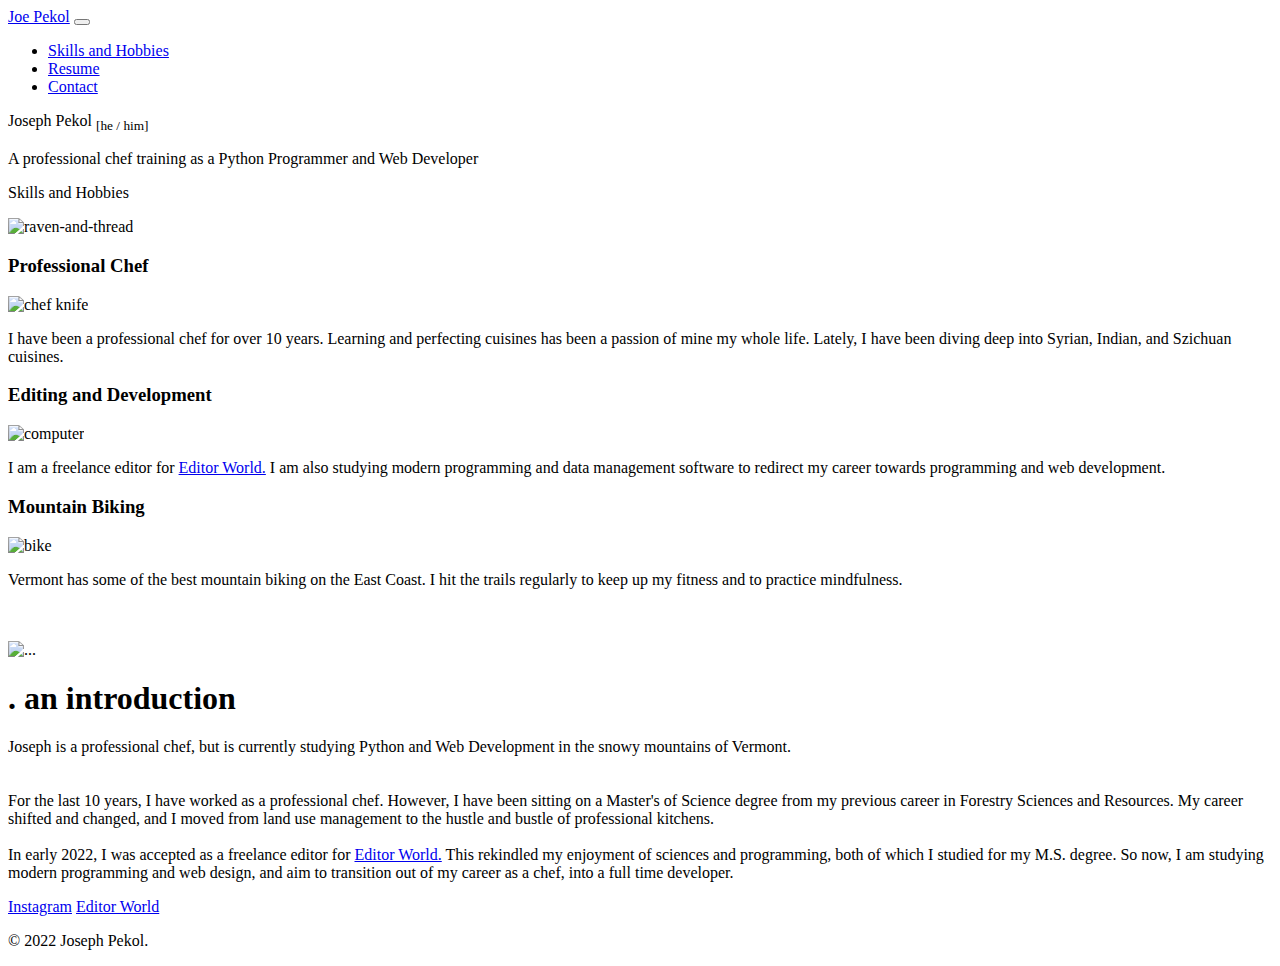
==== commit 7c98d49e: "Fix the wobble, add some hamburger references" ====
--- a/index.html
+++ b/index.html
@@ -17,11 +17,11 @@
   <script src="https://cdn.jsdelivr.net/npm/bootstrap@5.2.2/dist/js/bootstrap.min.js" integrity="sha384-IDwe1+LCz02ROU9k972gdyvl+AESN10+x7tBKgc9I5HFtuNz0wWnPclzo6p9vxnk" crossorigin="anonymous"></script>
 
 <!--  Google Fonts import -->
-  <link rel="icon" href="images/favicon.ico">
+  <link rel="icon" href="static/images/favicon.ico">
   <link rel="preconnect" href="https://fonts.googleapis.com">
   <link rel="preconnect" href="https://fonts.gstatic.com" crossorigin>
   <link href="https://fonts.googleapis.com/css2?family=Pirata+One&family=Poppins&display=swap" rel="stylesheet">
-  <link rel="stylesheet" href="css/styles.css">
+  <link rel="stylesheet" href="static/css/styles.css">
 
 </head>
 <body>
@@ -37,7 +37,7 @@
       <div class="collapse navbar-collapse" id="navbarSupportedContent">
         <ul class="navbar-nav ms-auto">
           <li class="nav-item">
-            <a class="nav-link" aria-current="page" href="#">Skills and Hobbies</a>
+            <a class="nav-link" aria-current="page" href="#skills-and-hobbies">Skills and Hobbies</a>
           </li>
           <li class="nav-item">
             <a class="nav-link" href="#">Resume</a>
@@ -71,7 +71,7 @@
                 <p class="align-text-bottom skills-header">Skills and Hobbies</p>
             </div>
             <div class=" raven-container col-lg-7">
-                <img class="raven-photo" src="images/transparent_raven.png" alt="raven-and-thread">
+                <img class="raven-photo" src="static/images/transparent_raven.png" alt="raven-and-thread">
             </div>
         </div>
 
@@ -107,11 +107,13 @@
     </div>
 </section>
 
+
+<!-- PROFILE SECTION  -->
 <section class="full-section" id="introduction">
     <div class="card text-start bg-transparent mb-3">
       <div class="row g-0">
         <div class="col-md-4">
-          <img src="images/profilephoto.png" class="img-fluid profile-photo hvr-border-fade" alt="...">
+          <img src="static/images/profilephoto.png" class="img-fluid profile-photo hvr-border-fade" alt="...">
         </div>
         <div class="col-md-8">
           <div class="card-body">
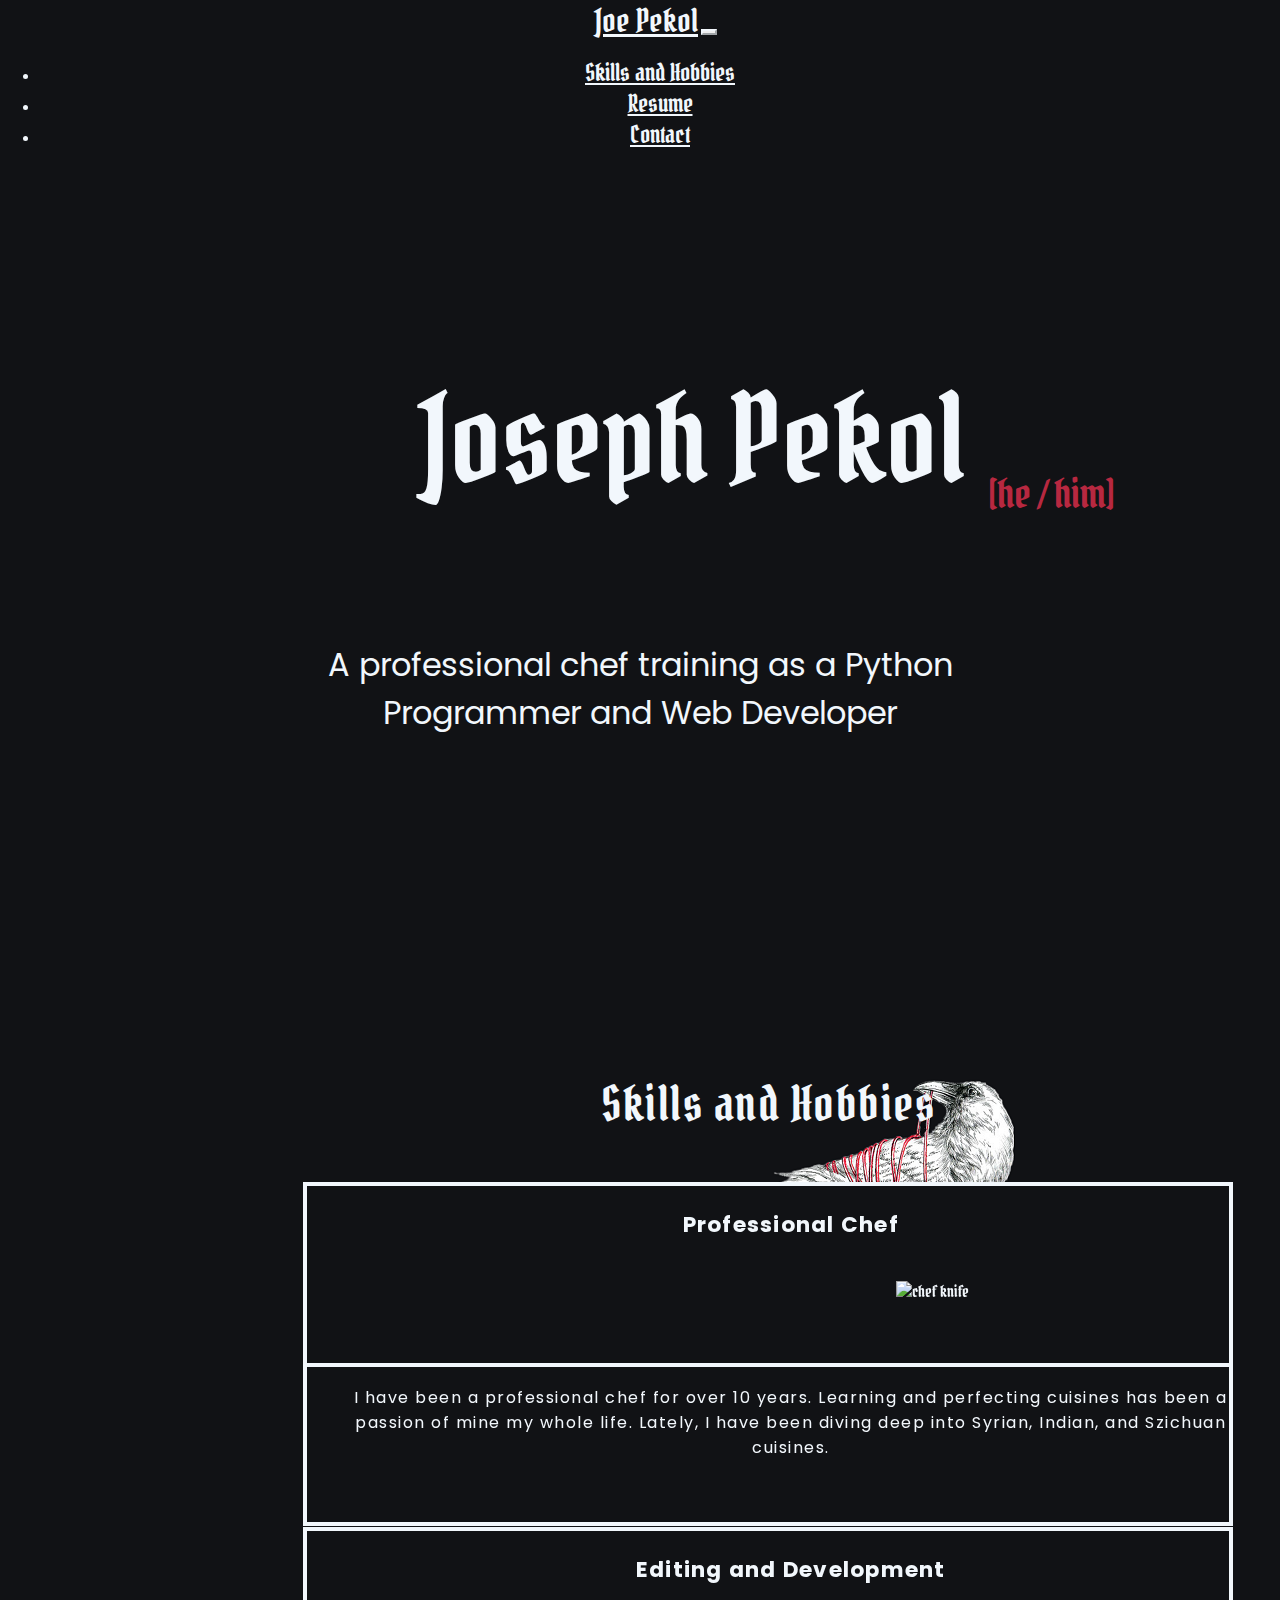
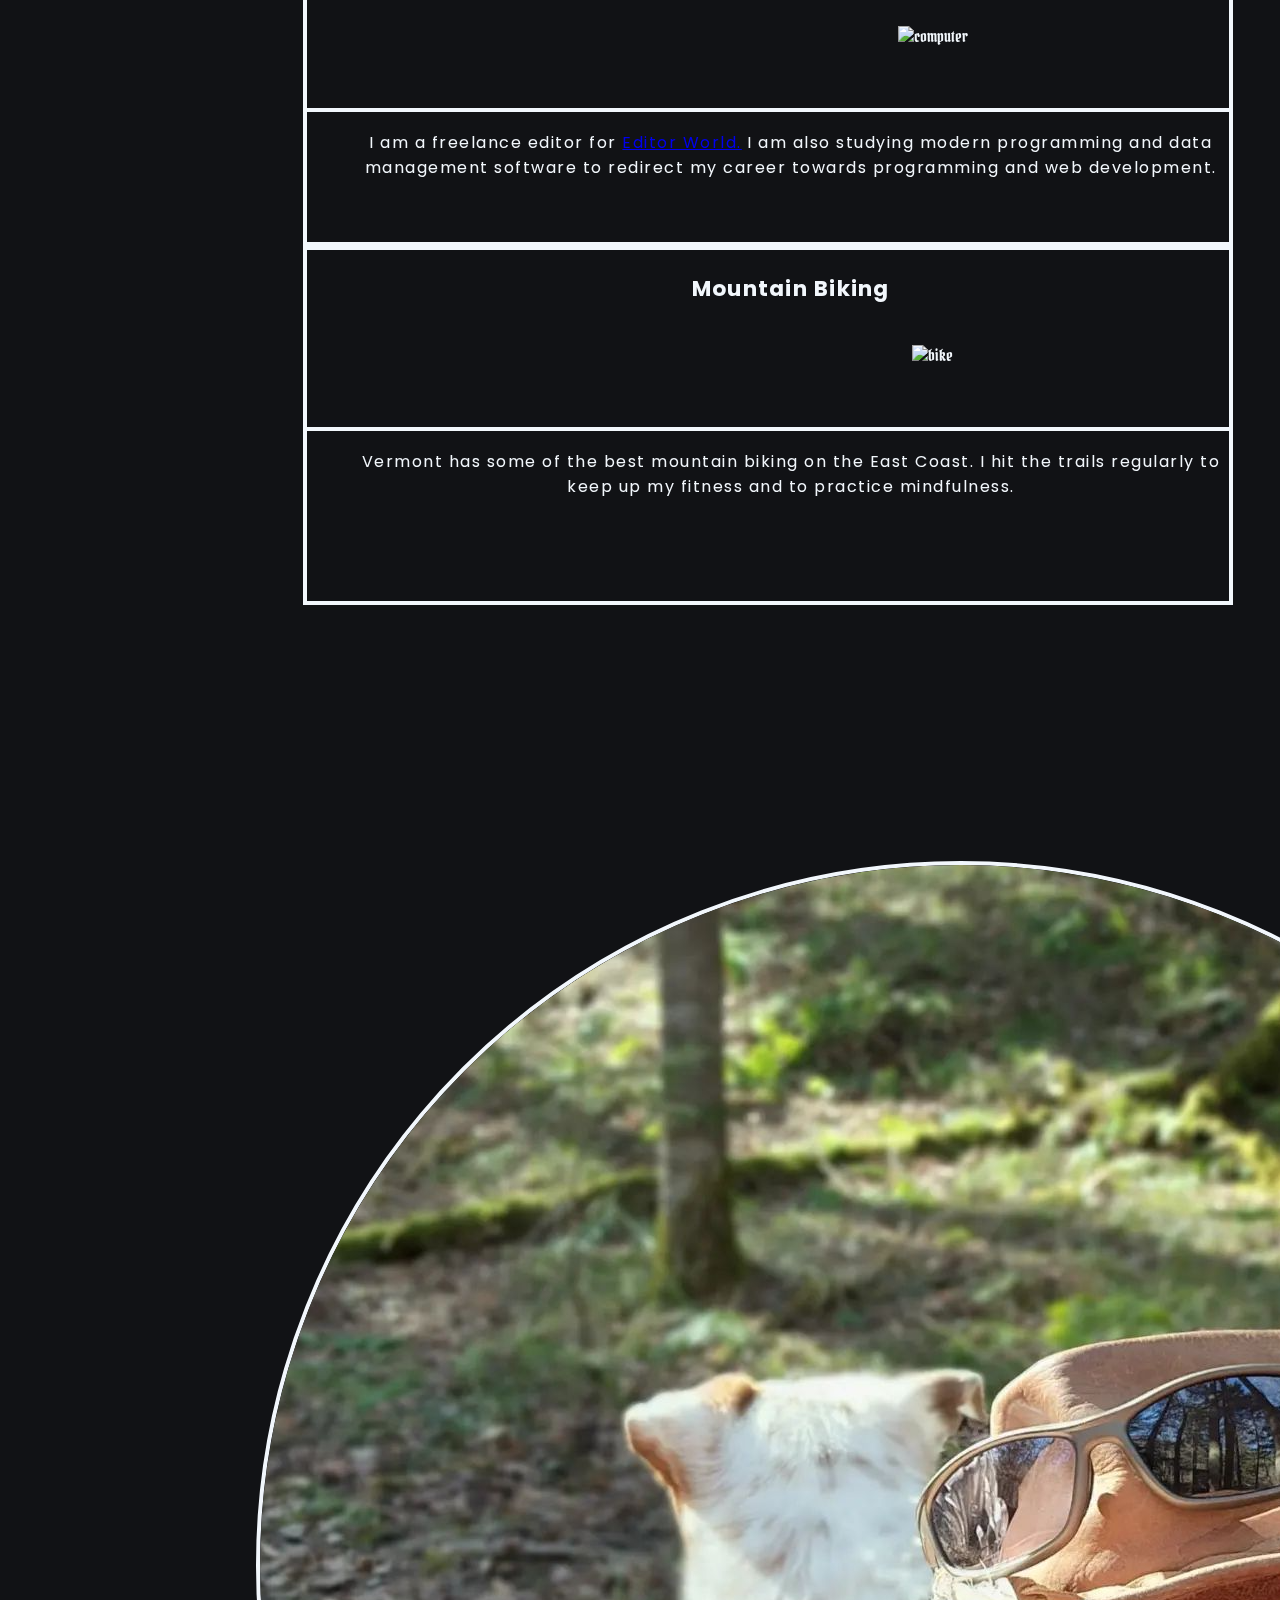
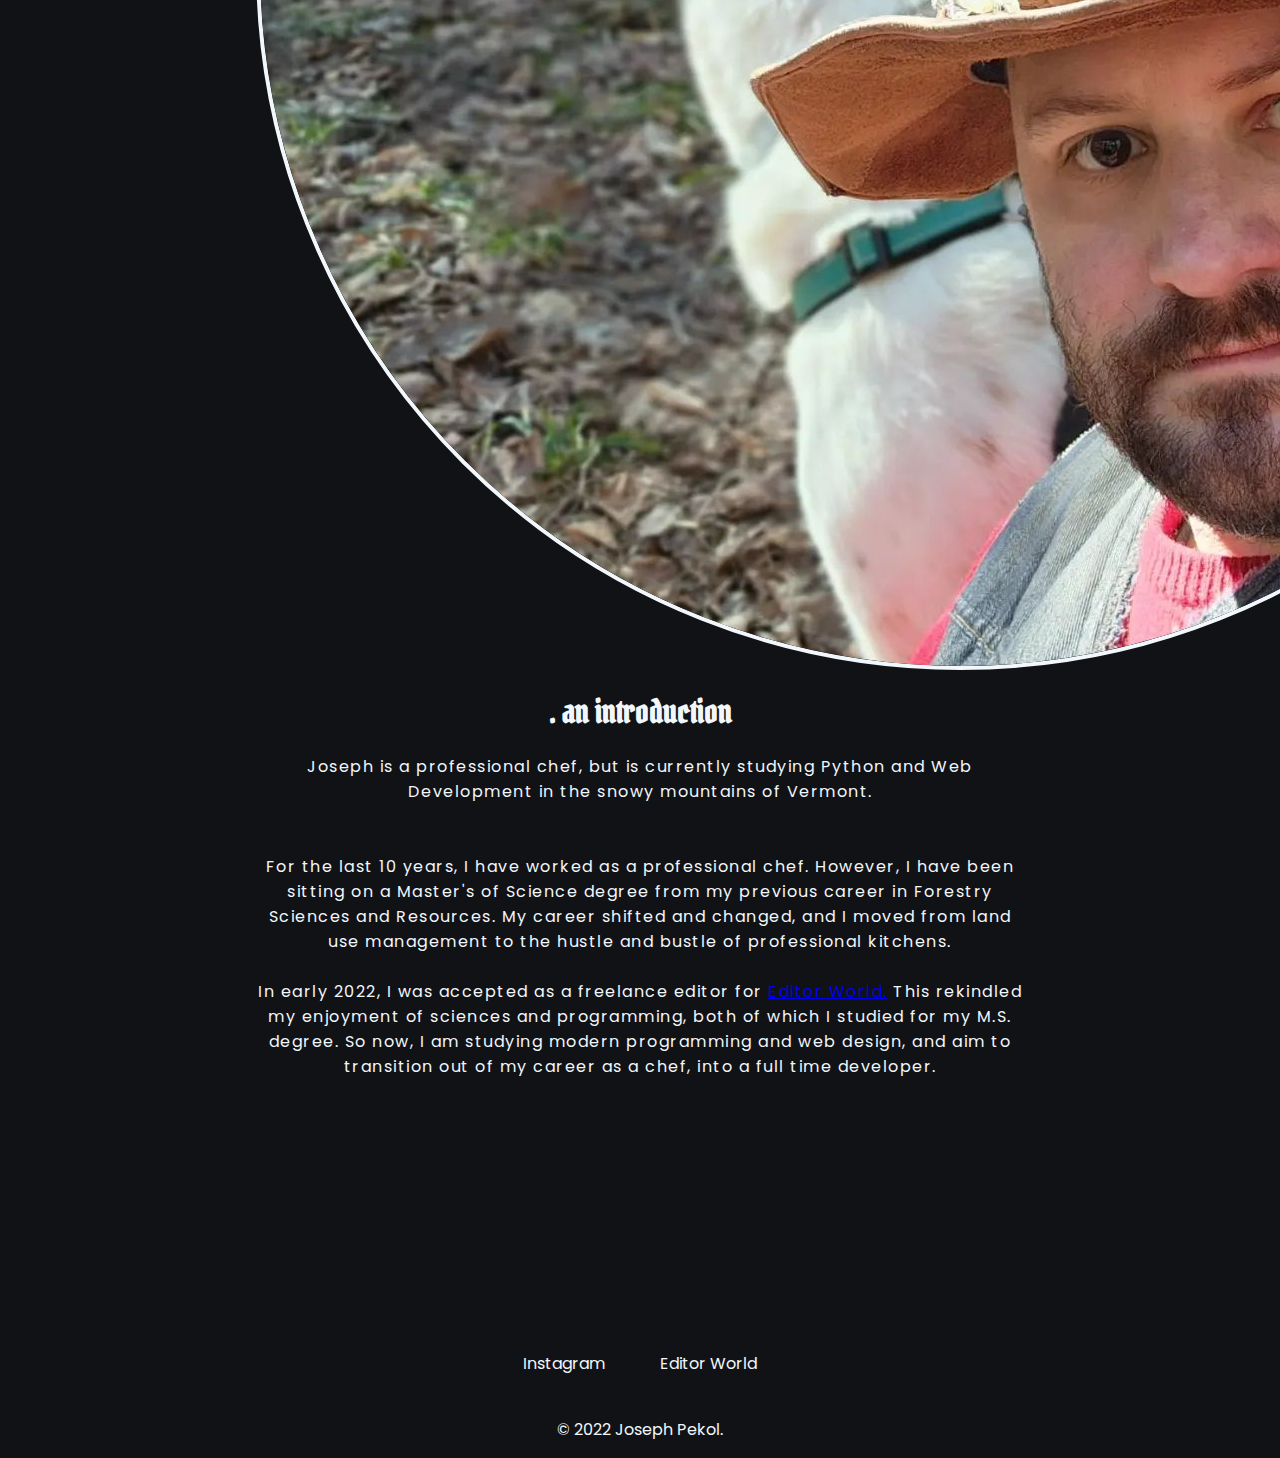
==== commit 1cbb37d7: "Update index.html" ====
--- a/index.html
+++ b/index.html
@@ -17,11 +17,11 @@
   <script src="https://cdn.jsdelivr.net/npm/bootstrap@5.2.2/dist/js/bootstrap.min.js" integrity="sha384-IDwe1+LCz02ROU9k972gdyvl+AESN10+x7tBKgc9I5HFtuNz0wWnPclzo6p9vxnk" crossorigin="anonymous"></script>
 
 <!--  Google Fonts import -->
-  <link rel="icon" href="static/images/favicon.ico">
+  <link rel="icon" href="images/favicon.ico">
   <link rel="preconnect" href="https://fonts.googleapis.com">
   <link rel="preconnect" href="https://fonts.gstatic.com" crossorigin>
   <link href="https://fonts.googleapis.com/css2?family=Pirata+One&family=Poppins&display=swap" rel="stylesheet">
-  <link rel="stylesheet" href="static/css/styles.css">
+  <link rel="stylesheet" href="css/styles.css">
 
 </head>
 <body>
@@ -71,7 +71,7 @@
                 <p class="align-text-bottom skills-header">Skills and Hobbies</p>
             </div>
             <div class=" raven-container col-lg-7">
-                <img class="raven-photo" src="static/images/transparent_raven.png" alt="raven-and-thread">
+                <img class="raven-photo" src="images/transparent_raven.png" alt="raven-and-thread">
             </div>
         </div>
 
@@ -113,7 +113,7 @@
     <div class="card text-start bg-transparent mb-3">
       <div class="row g-0">
         <div class="col-md-4">
-          <img src="static/images/profilephoto.png" class="img-fluid profile-photo hvr-border-fade" alt="...">
+          <img src="images/profilephoto.png" class="img-fluid profile-photo hvr-border-fade" alt="...">
         </div>
         <div class="col-md-8">
           <div class="card-body">
--- a/css/styles.css
+++ b/css/styles.css
@@ -0,0 +1,228 @@
+body {
+    background-color: #111215;
+    color: #f2f7fc;
+    font-family: 'Pirata One', sans-serif;
+    text-align: center;
+    margin: 0;
+}
+
+.full-section {
+  padding-bottom: 20%;
+}
+
+
+/* Navbar */
+.navbar {
+    padding-bottom: 4.5rem;
+}
+.navbar-brand {
+    color: #f2f7fc;
+    padding-left: 2rem;
+    font-size: 2rem;
+}
+
+.navbar-brand:hover {
+    color: #f2f7fc;
+}
+
+.navbar-toggler {
+    border-color: #f2f7fc;
+}
+
+.custom-toggler .navbar-toggler-icon {
+background-image: url("data:image/svg+xml;charset=utf8,%3Csvg viewBox='0 0 32 32' xmlns='http://www.w3.org/2000/svg'%3E%3Cpath stroke='white' stroke-width='2' stroke-linecap='round' stroke-miterlimit='10' d='M4 8h24M4 16h24M4 24h24'/%3E%3C/svg%3E");
+}
+
+.nav-item {
+    padding: 0px 18px;
+}
+
+.nav-link {
+    color: #f2f7fc;
+    font-size: 1.5rem;
+}
+
+.nav-link:hover {
+    color: #f2f7fc;
+}
+
+/* TITLE SECTION */
+.name {
+    color: #f2f7fc;
+    font-size: 7.625rem;
+    margin-right: 0;
+}
+
+
+.pronouns {
+    color: #b72840;
+    font-size: 2.5rem;
+}
+
+.name-blurb {
+  font-family: 'Poppins', sans-serif;
+  width: 75%;
+  font-size: 2rem;
+}
+
+.title-container {
+    margin-left: 20%;
+}
+
+
+/* SKILLS AND HOBBIES SECTIONS */
+#skills-and-hobbies {
+}
+
+.skills-header{
+    font-size: 3rem;
+    letter-spacing: 1.5px;
+}
+
+.raven-container {
+    position: relative;
+}
+
+.raven-photo {
+    z-index: -1;
+    position: absolute;
+    right: 25%;
+    top: -125px;
+}
+.feature-box {
+    position: relative;
+    padding: 0% 0%;
+}
+
+/* Border Fade */
+.hvr-border-fade {
+  display: inline-block;
+  vertical-align: middle;
+  -webkit-transform: perspective(1px) translateZ(0);
+  transform: perspective(1px) translateZ(0);
+  box-shadow: 0 0 1px rgba(0, 0, 0, 0);
+  -webkit-transition-duration: 0.3s;
+  transition-duration: 0.3s;
+  -webkit-transition-property: box-shadow;
+  transition-property: box-shadow;
+  /*box-shadow: inset 0 0 0 2px #f2f7fc, 0 0 4px rgba(0, 0, 0, 0);*/
+  /* Hack to improve aliasing on mobile/tablet devices */
+}
+.hvr-border-fade:hover, .hvr-border-fade:focus, .hvr-border-fade:active {
+  box-shadow: 0 0 0 4px #b72840, 0 0 1px rgba(0, 0, 0, 0);
+  /* Hack to improve aliasing on mobile/tablet devices */
+}
+
+.skills-row {
+    margin-left: 0%;
+}
+
+.skills-box {
+    background-color: #111215;
+    border-color: #f2f7fc;
+    border-style: solid;
+    width: 90%;
+    border-width: 4px;
+}
+
+.skill-img {
+    width: 50%;
+    padding-top: 2%;
+    padding-bottom: 5%;
+    position: relative;
+    left: 165px;
+}
+
+.skill-head {
+    font-family: 'Poppins', sans-serif;
+    letter-spacing: 1.25px;
+    padding-left: 5%;
+    font-size: 1.35rem;
+}
+
+.skill-text {
+    font-family: 'Poppins', sans-serif;
+    letter-spacing: 1.5px;
+    font-size: 1rem;
+    padding-left: 5%;
+    border-style: solid;
+    border-width: 4px 0px 0px 0px;
+    padding-bottom: 5%;
+    padding-top: 2%;
+}
+
+/* INTRODUCTION CARD */
+.card {
+    margin: 0% 20%;
+    border: none;
+}
+
+.card-text {
+    font-family: 'Poppins', sans-serif;
+    letter-spacing: 1.5px;
+}
+
+.profile-photo{
+    border-color: #f2f7fc;
+    border-style: solid;
+    border-width: 4px;
+    border-radius: 50%;
+}
+
+/* FOOTER SECTION */
+
+.footer-link{
+    color: #f2f7fc;
+    font-family: 'Poppins', sans-serif;
+    text-decoration: none;
+    padding: 0% 2% 4% 2%;
+    width: 25%;
+}
+.footer-link:hover{
+    color: #b72840;
+}
+
+.copyright{
+    color: #f2f7fc;
+    font-family: 'Poppins', sans-serif;
+    padding-top: 2%;
+}
+
+
+
+/* MEDIA SECTION */
+@media (min-width: 1000px) {
+    .profile-photo {
+    }
+}
+
+@media (max-width: 900px) {
+    .name {
+        font-size: 3.5rem;
+    }
+    .pronouns {
+        font-size: 1rem;
+    }
+    .name-blurb {
+        font-size: 1.5rem;
+    }
+    .title-container {
+        padding-bottom: 50%;
+    }
+    .raven-photo {
+        right: 10%;
+        top: -335px;
+    }
+    .skills-box{
+        width: 75%;
+        margin-bottom: 10%;
+    }
+    .skill-img {
+    left: 100px;
+    }
+    .card {
+    margin: 0;
+    padding-left: 5%
+    }
+}
+
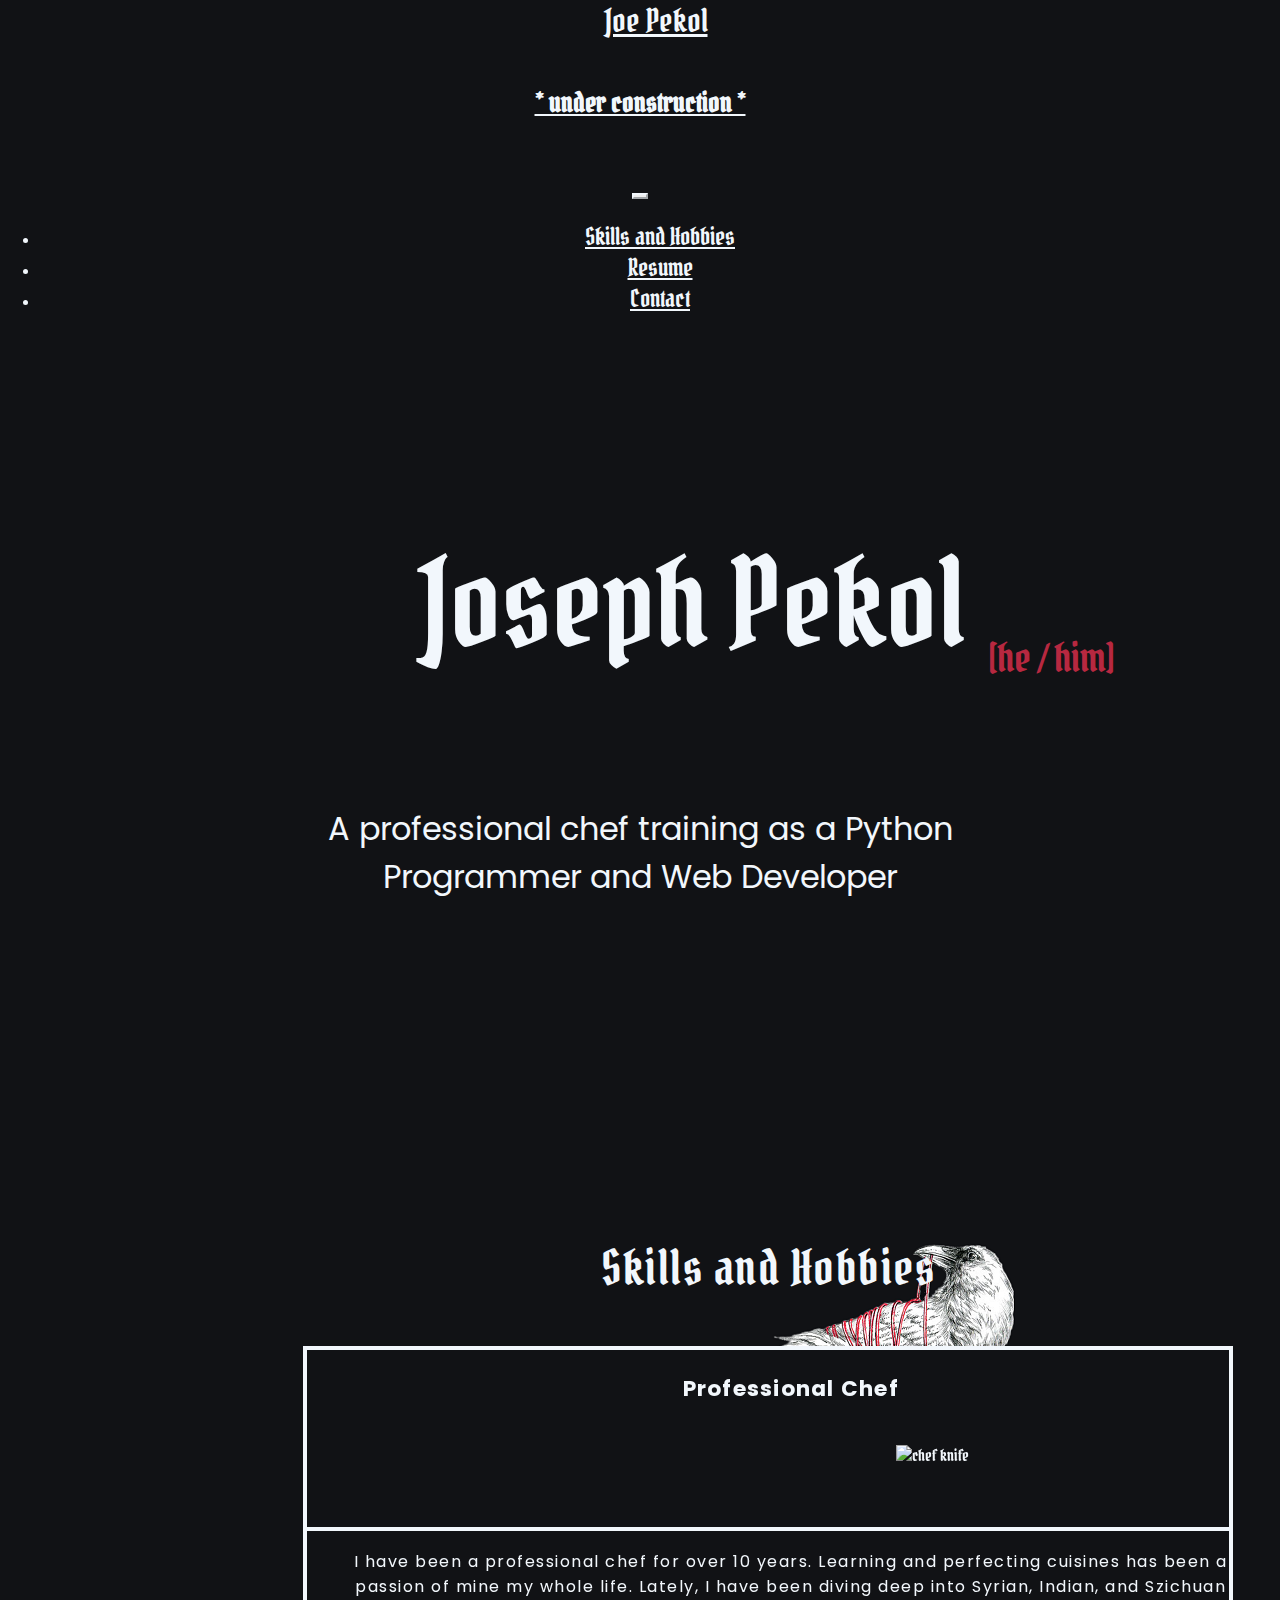
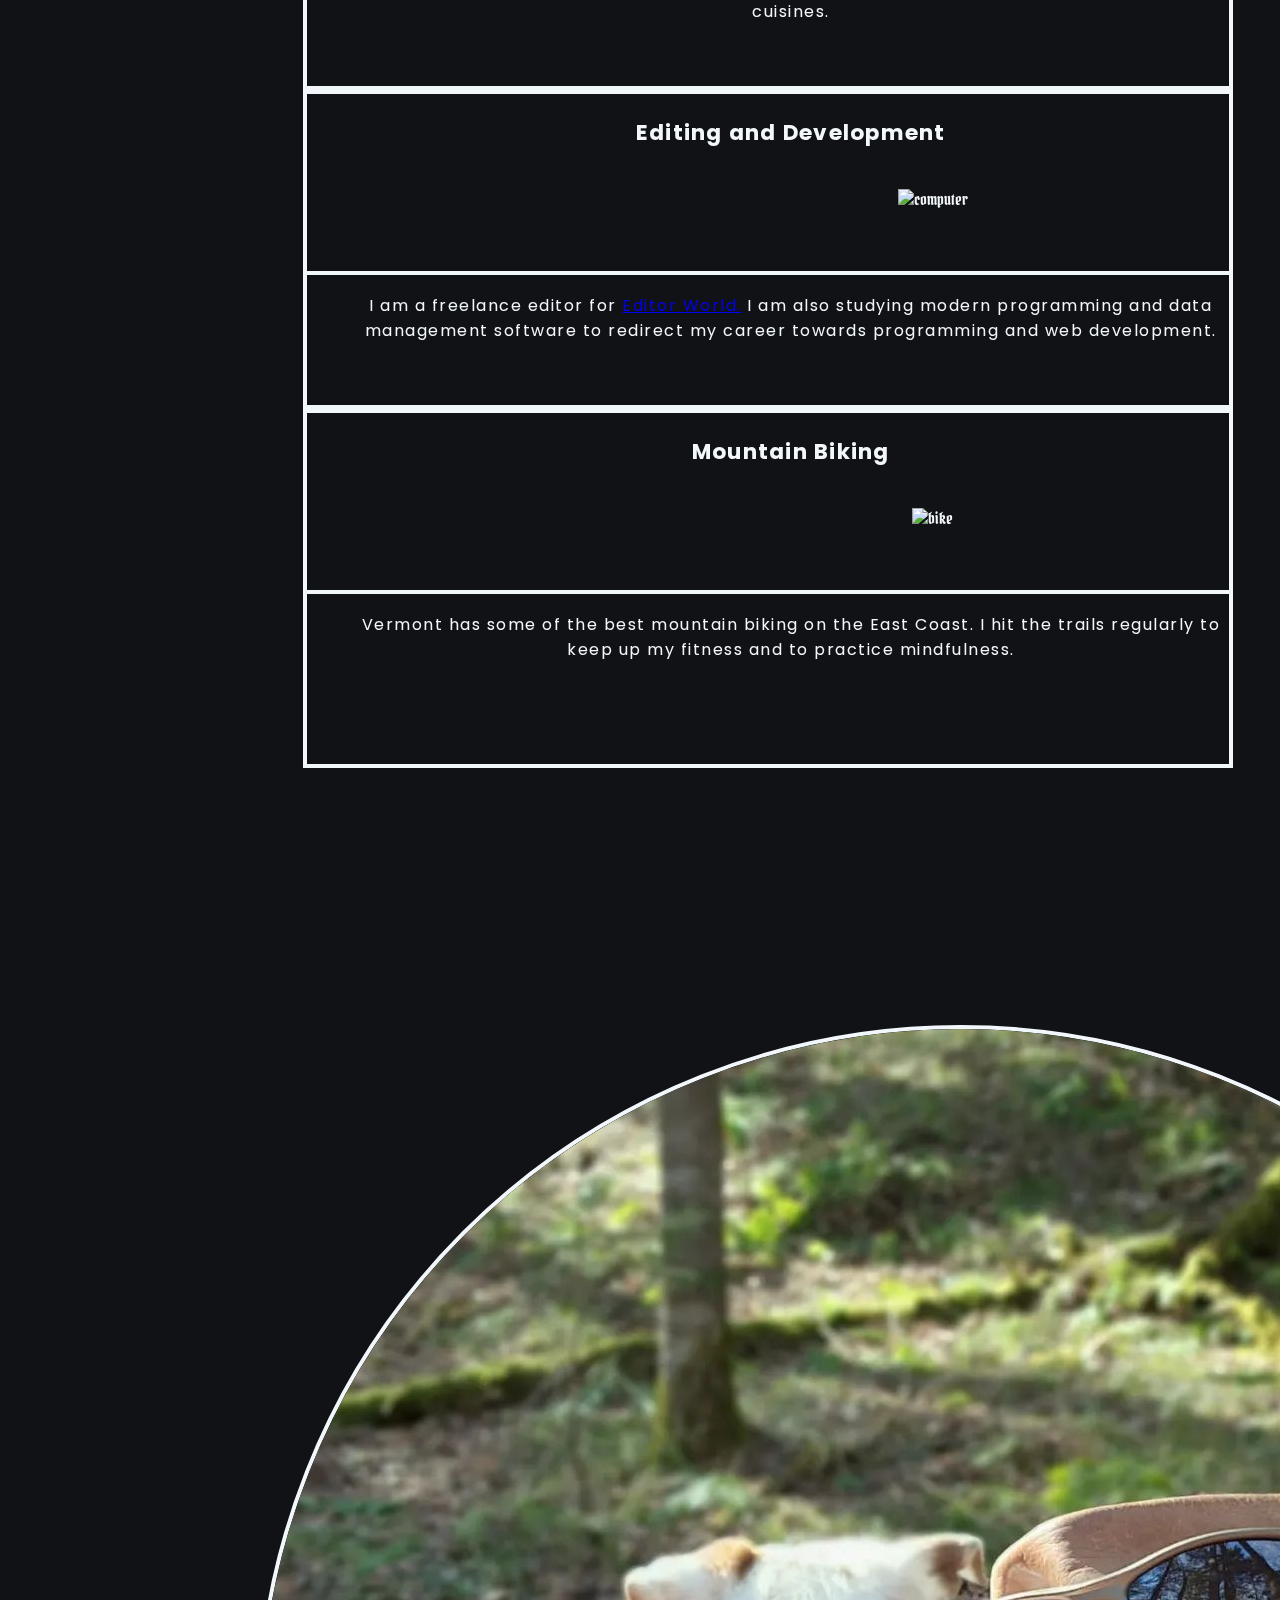
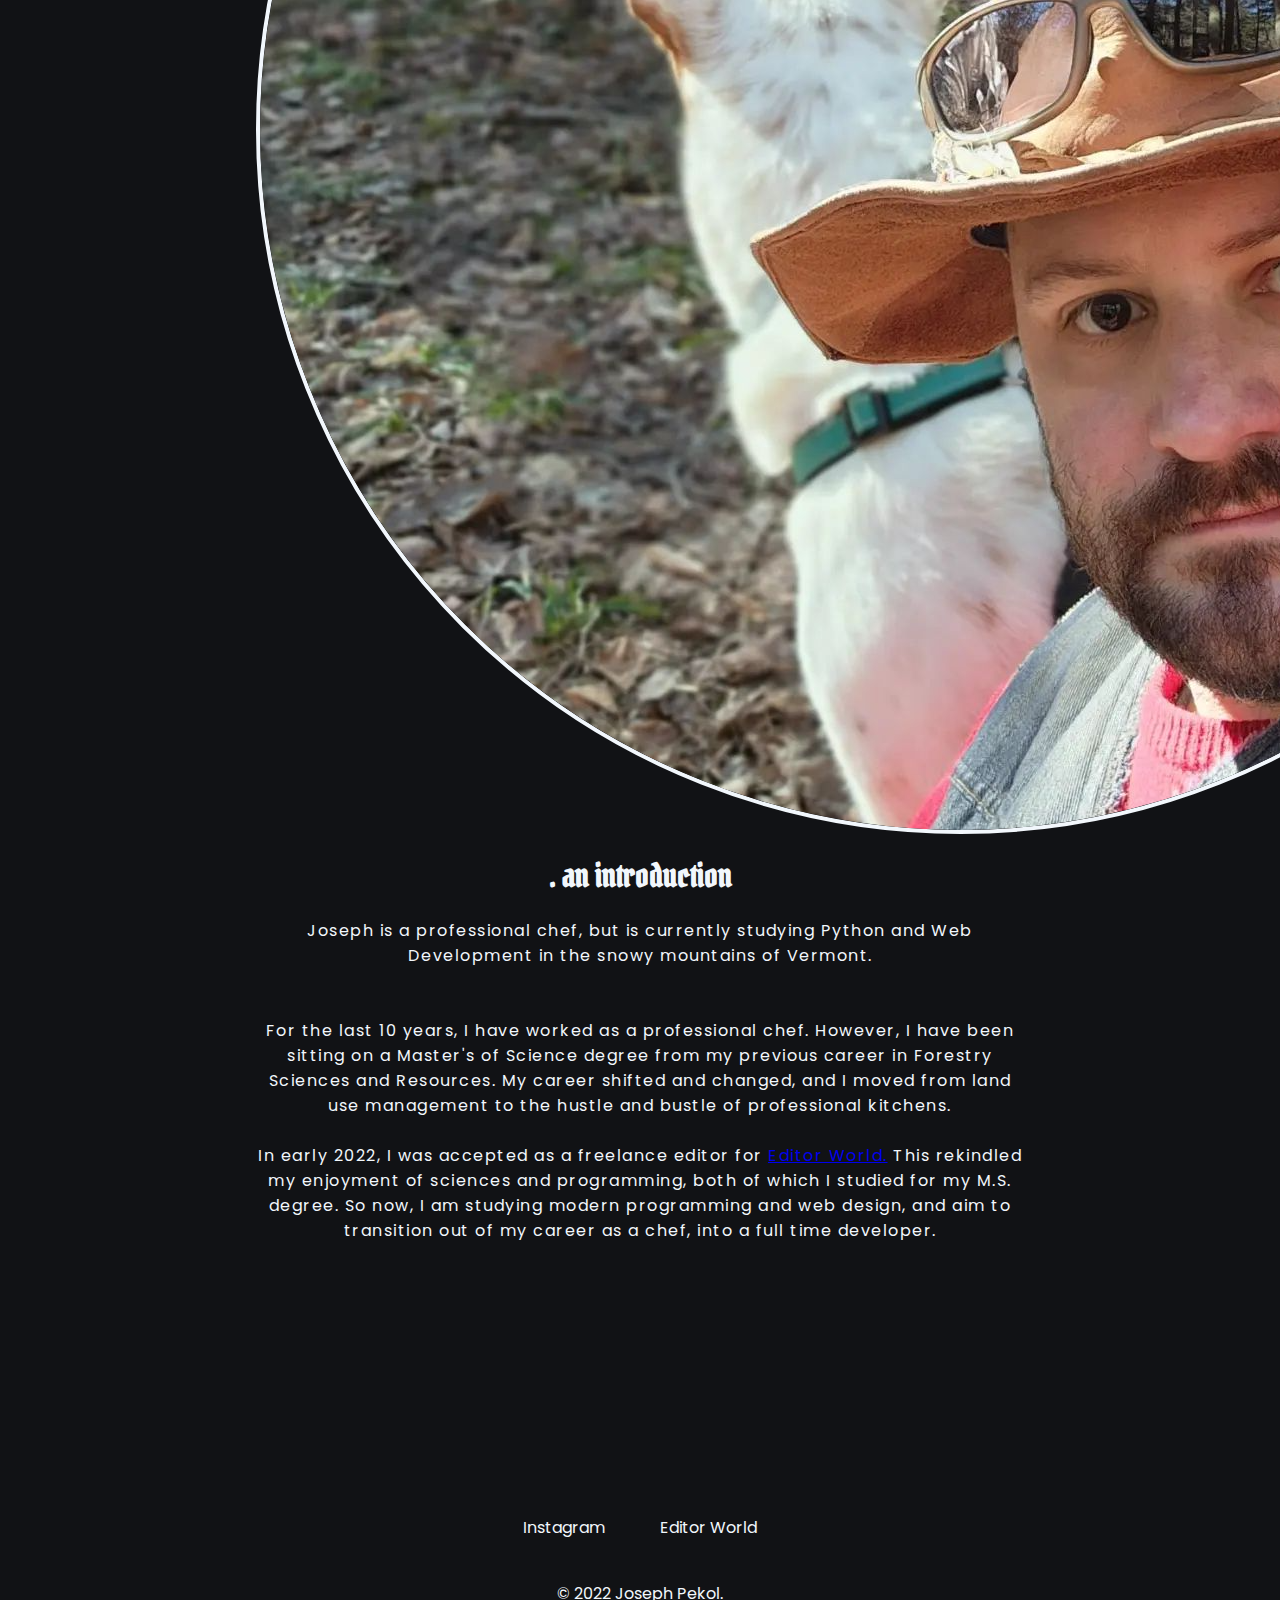
==== commit 73373122: "Update index.html" ====
--- a/index.html
+++ b/index.html
@@ -2,7 +2,7 @@
 <html lang="en">
 <head>
   <meta charset="utf-8">
-  <meta name="viewport" content="width=device-width, initial-scale=1">
+  <meta name="viewport" content="width=device-width, initial-scale=1, maximum-scale=1">
   <title>Joseph Pekol | Python Programming and Web Development</title>
 
   <!-- Link for the Bootstrap CSS link -->
@@ -30,7 +30,7 @@
 <div class="container-fluid">
     <!-- Nav Bar -->
   <nav class="navbar navbar-expand-lg">
-      <a class="navbar-brand" href="#">Joe Pekol</a>
+    <a class="navbar-brand" href="#">Joe Pekol<h5>* under construction *</h5></a>
       <button class="navbar-toggler custom-toggler" type="button" data-bs-toggle="collapse" data-bs-target="#navbarSupportedContent" aria-controls="navbarSupportedContent" aria-expanded="false" aria-label="Toggle navigation">
         <span class="navbar-toggler-icon"></span>
       </button>
